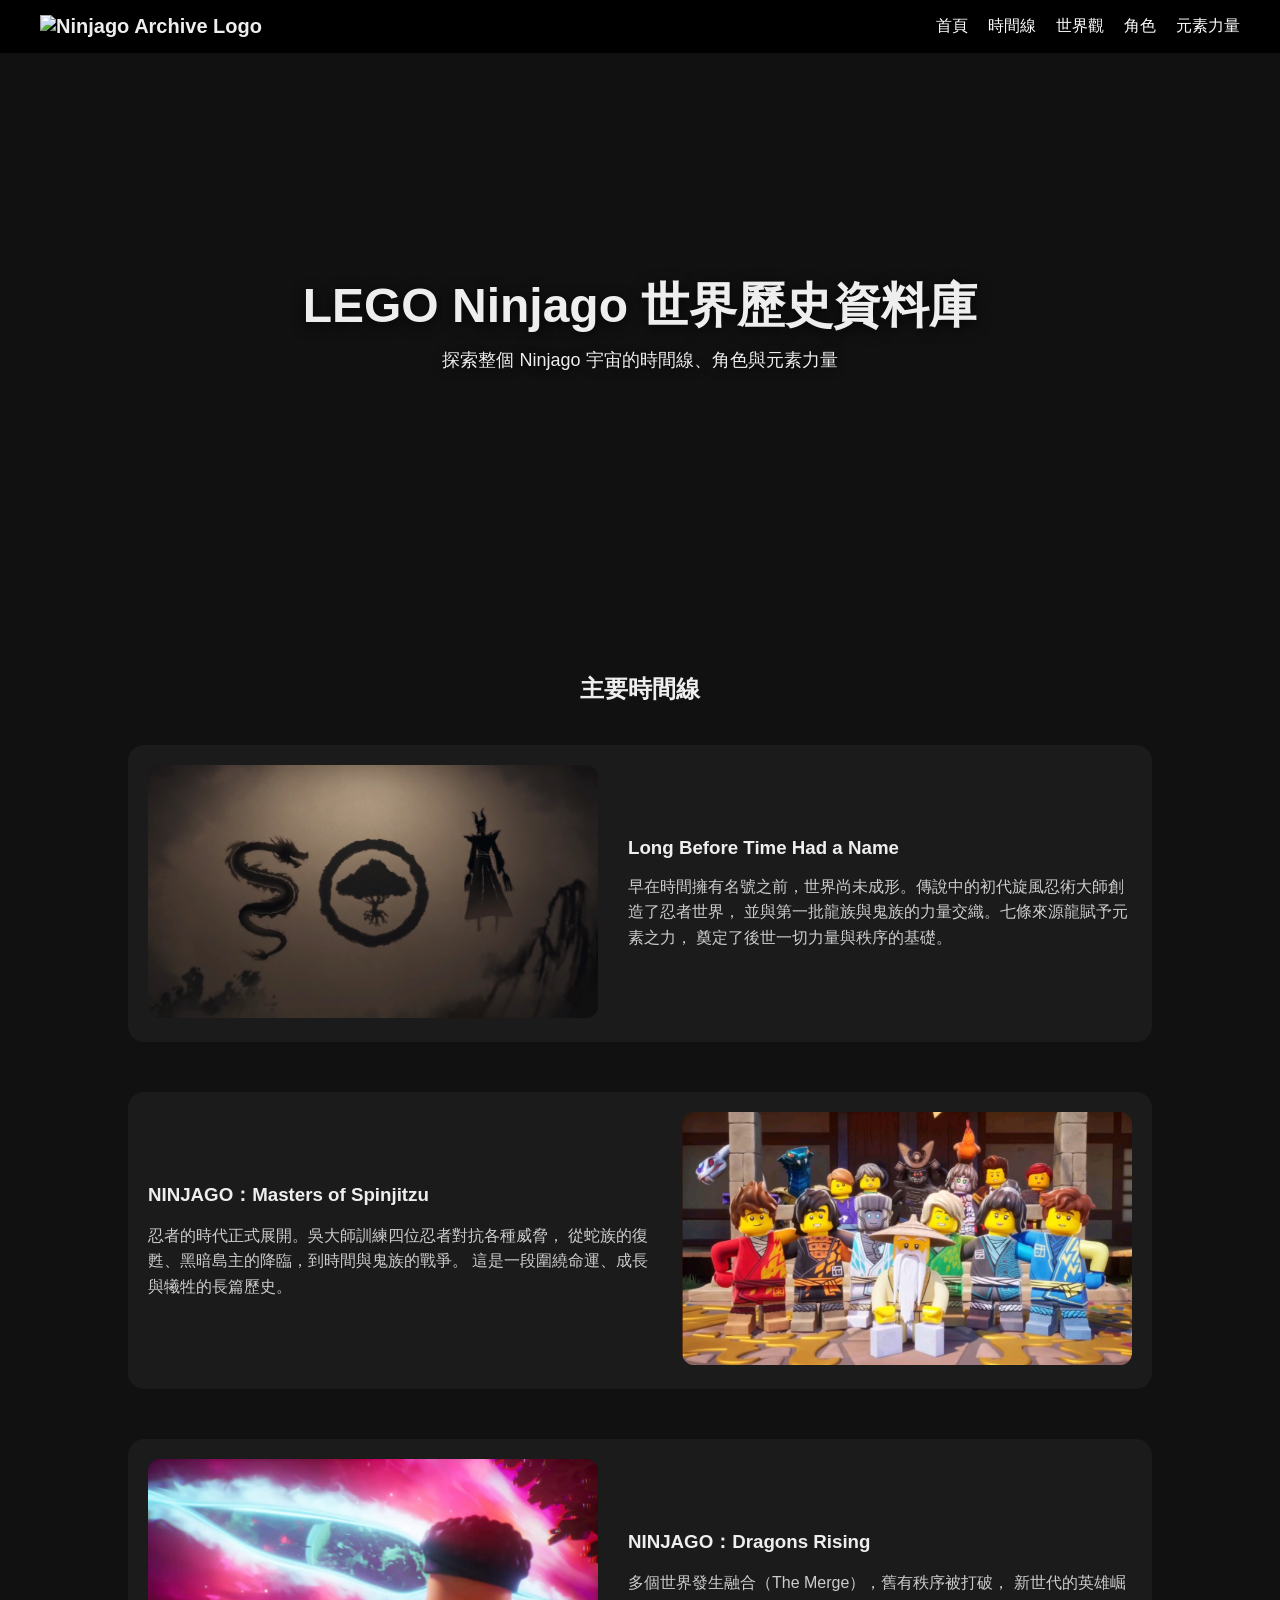
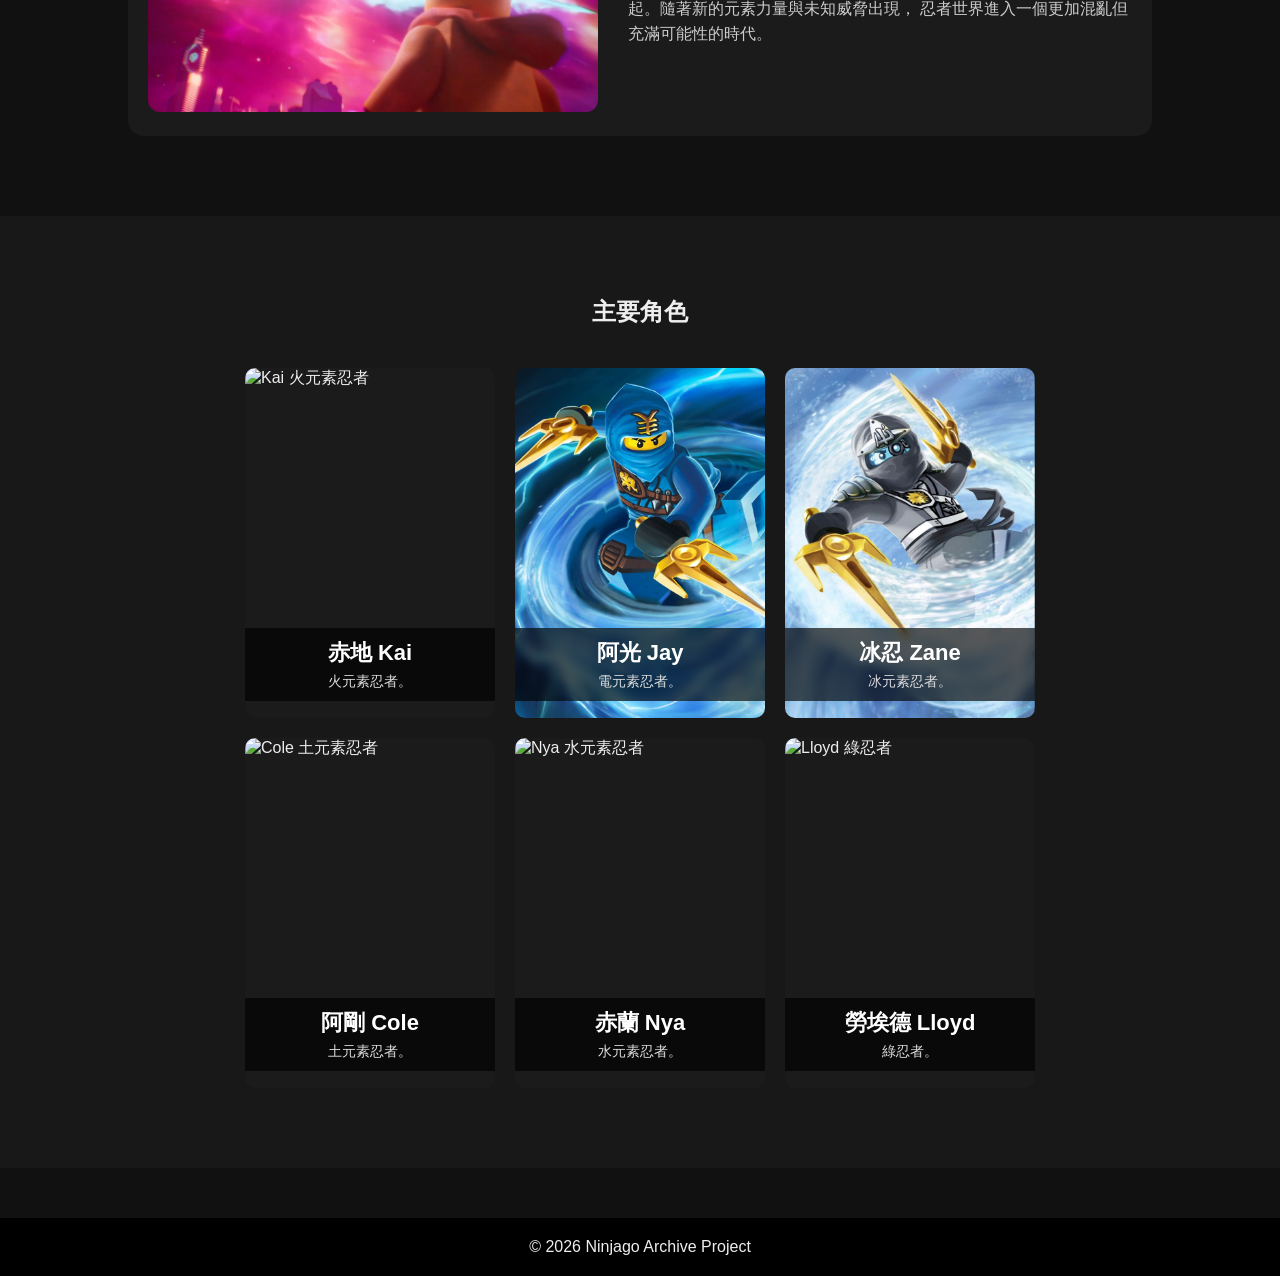
==== index.html @ 3c902666 "新增四個頁面" ====
<!DOCTYPE html>
<html lang="zh-Hant">
<head>
<meta charset="UTF-8">
<meta name="viewport" content="width=device-width, initial-scale=1.0">
<title>Ninjago History Archive</title>
<link rel="stylesheet" href="style.css">
</head>

<body>

<!-- Navbar -->
<header>
    <nav class="navbar">
        <div class="logo"><img src="img/lego-ninjago-logo.png" alt="Ninjago Archive Logo" height="80px"></div>
        <ul class="nav-links">
            <li><a href="index.html">首頁</a></li>
            <li><a href="timeline.html">時間線</a></li>
            <li><a href="world.html">世界觀</a></li>
            <li><a href="characters.html">角色</a></li>
            <li><a href="elements.html">元素力量</a></li>
        </ul>
    </nav>
</header>

<!-- Hero Section -->
<section class="hero">
    <h1>LEGO Ninjago 世界歷史資料庫</h1>
    <p>探索整個 Ninjago 宇宙的時間線、角色與元素力量</p>
</section>

<!-- Timeline Section -->
<section class="section">
    <h2>主要時間線</h2>

    <div class="era-overview">

        <!-- Era 1 -->
        <div class="era-block">
            <div class="era-image">
                <img src="img/era1.jpg" alt="Long Before Time Had a Name">
            </div>
            <div class="era-content">
                <h3>Long Before Time Had a Name</h3>
                <p>
                    早在時間擁有名號之前，世界尚未成形。傳說中的初代旋風忍術大師創造了忍者世界，
                    並與第一批龍族與鬼族的力量交織。七條來源龍賦予元素之力，
                    奠定了後世一切力量與秩序的基礎。
                </p>
            </div>
        </div>

        <!-- Era 2 -->
        <div class="era-block reverse">
            <div class="era-image">
                <img src="img/era2.jpg" alt="Masters of Spinjitzu">
            </div>
            <div class="era-content">
                <h3>NINJAGO：Masters of Spinjitzu</h3>
                <p>
                    忍者的時代正式展開。吳大師訓練四位忍者對抗各種威脅，
                    從蛇族的復甦、黑暗島主的降臨，到時間與鬼族的戰爭。
                    這是一段圍繞命運、成長與犧牲的長篇歷史。
                </p>
            </div>
        </div>

        <!-- Era 3 -->
        <div class="era-block">
            <div class="era-image">
                <img src="img/era3.jpg" alt="Dragons Rising">
            </div>
            <div class="era-content">
                <h3>NINJAGO：Dragons Rising</h3>
                <p>
                    多個世界發生融合（The Merge），舊有秩序被打破，
                    新世代的英雄崛起。隨著新的元素力量與未知威脅出現，
                    忍者世界進入一個更加混亂但充滿可能性的時代。
                </p>
            </div>
        </div>

    </div>
</section>

<!-- Characters Section -->
<section class="section dark">
    <h2>主要角色</h2>

    <div class="card-container">

        <div class="card character-card">
            <img src="img/kai.jpeg" alt="Kai 火元素忍者" class="card-bg-img kai-img">            
            <div class="card-content">
                <h3>赤地 Kai</h3>
                <p>火元素忍者。</p>
            </div>
        </div>

        <div class="card character-card">
            <img src="img/jay.jpeg" alt="Jay 電元素忍者" class="card-bg-img jay-img">
            <div class="card-content">
                <h3>阿光 Jay</h3>
                <p>電元素忍者。</p>
            </div>
        </div>

        <div class="card character-card">
            <img src="img/zane.jpeg" alt="Zane 冰元素忍者" class="card-bg-img zane-img">
            <div class="card-content">
                <h3>冰忍 Zane</h3>
                <p>冰元素忍者。</p>
            </div>
        </div>

        <div class="card character-card">
            <img src="img/cole.jpg" alt="Cole 土元素忍者" class="card-bg-img cole-img">
            <div class="card-content">
                <h3>阿剛 Cole</h3>
                <p>土元素忍者。</p>
            </div>
        </div>

        <div class="card character-card">
            <img src="img/nya.jpg" alt="Nya 水元素忍者" class="card-bg-img nya-img">
            <div class="card-content">
                <h3>赤蘭 Nya</h3>
                <p>水元素忍者。</p>
            </div>
        </div>

        <div class="card character-card">
            <img src="img/lloyd.jpg" alt="Lloyd 綠忍者" class="card-bg-img lloyd-img">
            <div class="card-content">
                <h3>勞埃德 Lloyd</h3>
                <p>綠忍者。</p>
            </div>
        </div>

    </div>
</section>

<!-- Footer -->
<footer>
    <p>© 2026 Ninjago Archive Project</p>
</footer>

</body>
</html>
---- style.css ----
*{
    margin:0;
    padding:0;
    box-sizing:border-box;
    font-family:Arial, Helvetica, sans-serif;
}

body{
    background:#111;
    color:#eee;
}

/* Navbar */

.navbar{
    display:flex;
    justify-content:space-between;
    align-items:center;
    padding:15px 40px;
    background:#000;
    position:sticky;
    top:0;
}

.logo{
    font-size:20px;
    font-weight:bold;
}

.nav-links{
    list-style:none;
    display:flex;
}

.nav-links li{
    margin-left:20px;
}

.nav-links a{
    text-decoration:none;
    color:white;
    transition:0.3s;
}

.nav-links a:hover{
    color:#e62429;
}

/* Hero */

.hero{
    position:relative;
    overflow:hidden;
    isolation:isolate;
    height:60vh;
    min-height:360px;
    display:flex;
    flex-direction:column;
    justify-content:center;
    align-items:center;
    text-align:center;
    background:#111;
}

.hero::before{
    content:"";
    position:absolute;
    inset:0;
    background-image:url("img/Ninjago-banner.png");  /* New bg */
    background-repeat:repeat-x;
    background-size:auto 100%;
    background-position:0 center;
    animation:hero-pan 60s linear infinite;     /* extended loop time */
    will-change:background-position;
    z-index:0;
}

.hero::after{
    content:"";
    position:absolute;
    inset:0;
    background:linear-gradient(to bottom, rgba(17, 17, 17, 0.45), rgba(17, 17, 17, 0.7));
    z-index:1;
}

.hero h1{
    position:relative;
    z-index:2;
    font-size:48px;
    margin-bottom:10px;
    text-shadow:0 3px 14px rgba(0, 0, 0, 0.8);
}

.hero p{
    position:relative;
    z-index:2;
    font-size:18px;
    text-shadow:0 2px 10px rgba(0, 0, 0, 0.75);
}

@keyframes hero-pan{
    from{
        background-position:0 center;
    }
    to{
        background-position:-5083px center;
    }
}

/* Sections */

.section{
    padding:80px 10%;
}

.section h2{
    text-align:center;
    margin-bottom:40px;
}

/* Cards */

.card-container{
    display:flex;
    gap:20px;
    flex-wrap:wrap;
    justify-content:center;
}

.card{
    background:#1b1b1b;
    padding:20px;
    width:250px;
    border-radius:10px;
    transition:0.3s;
}

.card:hover{
    transform:translateY(-5px);
    background:#242424;
}

/* Era Overview */

.era-overview{
    display:flex;
    flex-direction:column;
    gap:50px;
}

/* 主卡片 */
.era-block{
    display:flex;
    align-items:center;
    gap:30px;
    padding:20px;
    border-radius:16px;
    position:relative;
    overflow:hidden;

    background:#1b1b1b;
    transition:all 0.4s ease;
}

/* 左右反轉 */
.era-block.reverse{
    flex-direction:row-reverse;
}

/*  Hover 主效果 */
.era-block:hover{
    transform:translateY(-8px) scale(1.01);
    box-shadow:0 15px 40px rgba(0,0,0,0.6);
}

.era-block:hover::before{
    left:100%;
}

/*  圖片動畫 */
.era-image img{
    width:450px;
    border-radius:12px;
    transition:transform 0.4s ease, filter 0.4s ease;
}

.era-block:hover .era-image img{
    transform:scale(1.05);
    filter:brightness(1.1);
}

/*  文字微動畫 */
.era-content{
    flex:1;
    transition:transform 0.3s ease;
}

.era-block:hover .era-content{
    transform:translateX(5px);
}

.era-content h3{
    margin-bottom:15px;
    transition:color 0.3s;
}


/* 內文 */
.era-content p{
    color:#ccc;
    line-height:1.6;
}
/* Dark section */

.dark{
    background:#181818;
}

/* Footer */

footer{
    text-align:center;
    padding:20px;
    background:#000;
    margin-top:50px;
}

/*MODIFY FROM HERE*/
/* ==========================
   Character card backgrounds
   ========================== */

/* 卡片外框設定 */
.character-card {
    height: 350px; 
    padding: 0;         /* 移除原始 padding，改由內部元素控制 */
    position: relative; /* 圖片和文字框絕對定位 */
    overflow: hidden;   /* 把超出圓角的圖片切掉 */
}

/* Img positions fine-tune */

.kai-img {
    /* object-position: x(center) y(%) */
    object-position: center 10%; 
}

.jay-img {
    object-position: center 0%; 
}

.zane-img {
    object-position: center 5%; 
}

.cole-img {
    object-position: center 17%; 
}

.nya-img {
    object-position: center 20%; 
}

.lloyd-img {
    object-position: center; 
}

/* <img> 標籤變bg */
.card-bg-img {
    width: 100%;
    height: 100%;
    object-fit: cover;
    position: absolute;
    top: 0;
    left: 0;
    z-index: 0;         /* Img: Bottom */
}

/* 角色半透明文字框 */
.character-card .card-content {
    position: absolute;
    top: 260px;
    left: 0;
    width: 100%;
    z-index: 1;   /* Overlaid on top of the Img */
    
    /* 半透明黑底與毛玻璃效果 */
    background-color: rgba(0, 0, 0, 0.65);
    color: #ffffff;
    padding: 10px 16px;
    -webkit-backdrop-filter: blur(4px);
    backdrop-filter: blur(4px); 
}

/* 文字框內的標題與段落微調 */
.character-card .card-content h3 {
    margin: 0 0 5px 0;
    font-size: 22px;
    text-align: center;
}

.character-card .card-content p {
    margin: 0;
    font-size: 14px;
    text-align: center;
    color: #ddd;
}


.page-title{
    text-align:center;
    font-size:40px;
    margin:50px 0;
}

/* Timeline */
.timeline{
    position:relative;
    padding:100px 20px;
}

.timeline-line{
    position:absolute;
    left:50%;
    width:4px;
    height:100%;
    background:linear-gradient(to bottom,#00f0ff,#ff00c8);
}

.timeline-event{
    width:40%;
    background:#1b1b1b;
    padding:20px;
    margin:40px 0;
    border-radius:10px;
    opacity:0;
    transform:translateY(50px);
    transition:0.5s;
}

.timeline-event:nth-child(odd){
    margin-left:0;
}

.timeline-event:nth-child(even){
    margin-left:55%;
}

.timeline-event.show{
    opacity:1;
    transform:translateY(0);
}

/* World */
.world-grid{
    display:grid;
    grid-template-columns:repeat(auto-fit,minmax(250px,1fr));
    gap:20px;
}

.world-card{
    background:#222;
    padding:20px;
    border-radius:10px;
}

/* Elements */
.source-container{
    display:flex;
    flex-direction:column;
    gap:40px;
}

.source-block{
    background:#1b1b1b;
    padding:25px;
    border-radius:15px;
    transition:0.3s;
    position:relative;
    overflow:hidden;
}

.source-block:hover{
    transform:scale(1.02);
    box-shadow:0 0 30px rgba(0,255,255,0.2);
}

/* 標題 */
.source-block h2{
    margin-bottom:15px;
}

/* 元素排列 */
.element-list{
    display:flex;
    flex-wrap:wrap;
    gap:15px;
}

/* 元素卡 */
.element{
    padding:15px 25px;
    border-radius:10px;
    font-weight:bold;
    color:white;
    transition:0.3s;
}

.element:hover{
    transform:scale(1.1);
}

/* 顏色系統 */
.fire{background:#ff4d4d;}
.heat{background:#ff944d;}
.energy{background:#00e6e6;}
.lightning{background:#4da6ff;}
.ice{background:#99e6ff;}
.earth{background:#b38600;}
.quake{background:#806000;}
.water{background:#3399ff;}
.wind{background:#66ffcc;}
.creation{background:#cc66ff;}
.fusion{background:#ff66cc;}
.tech{background:#6666ff;}
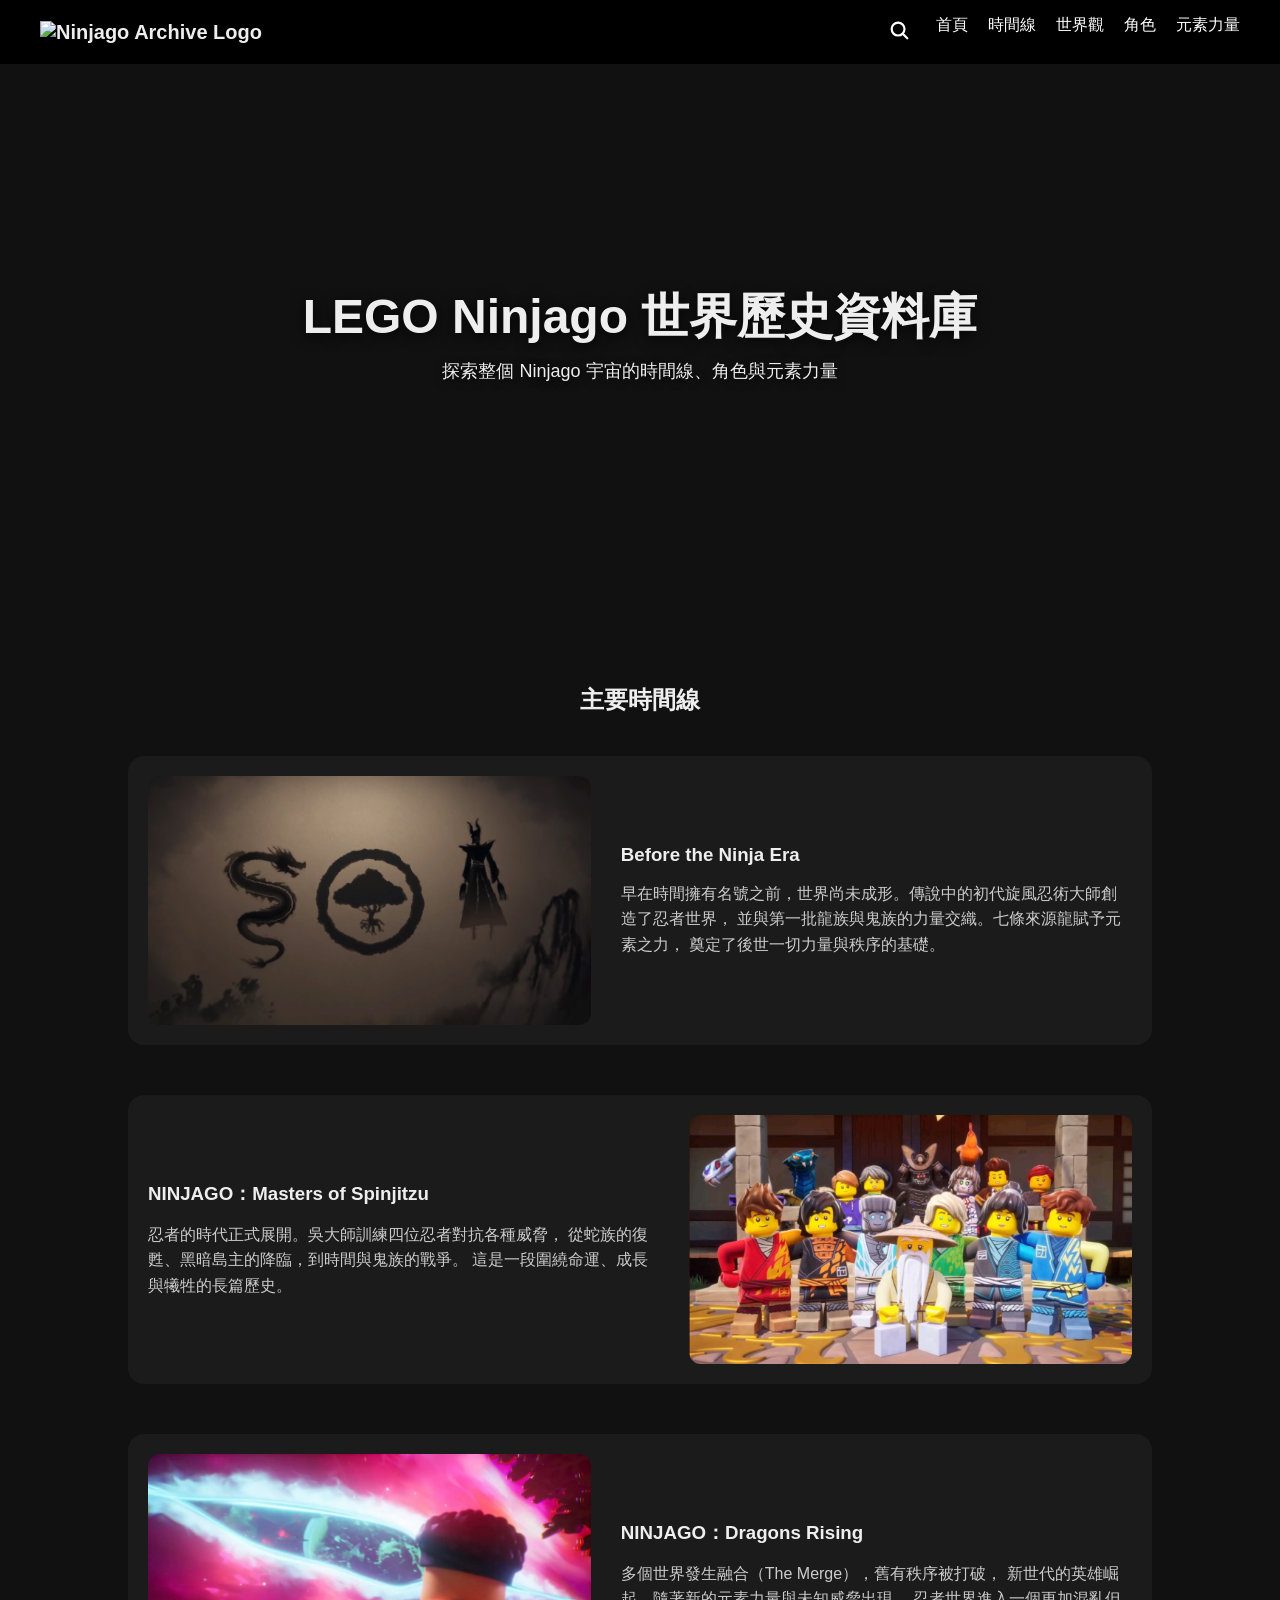
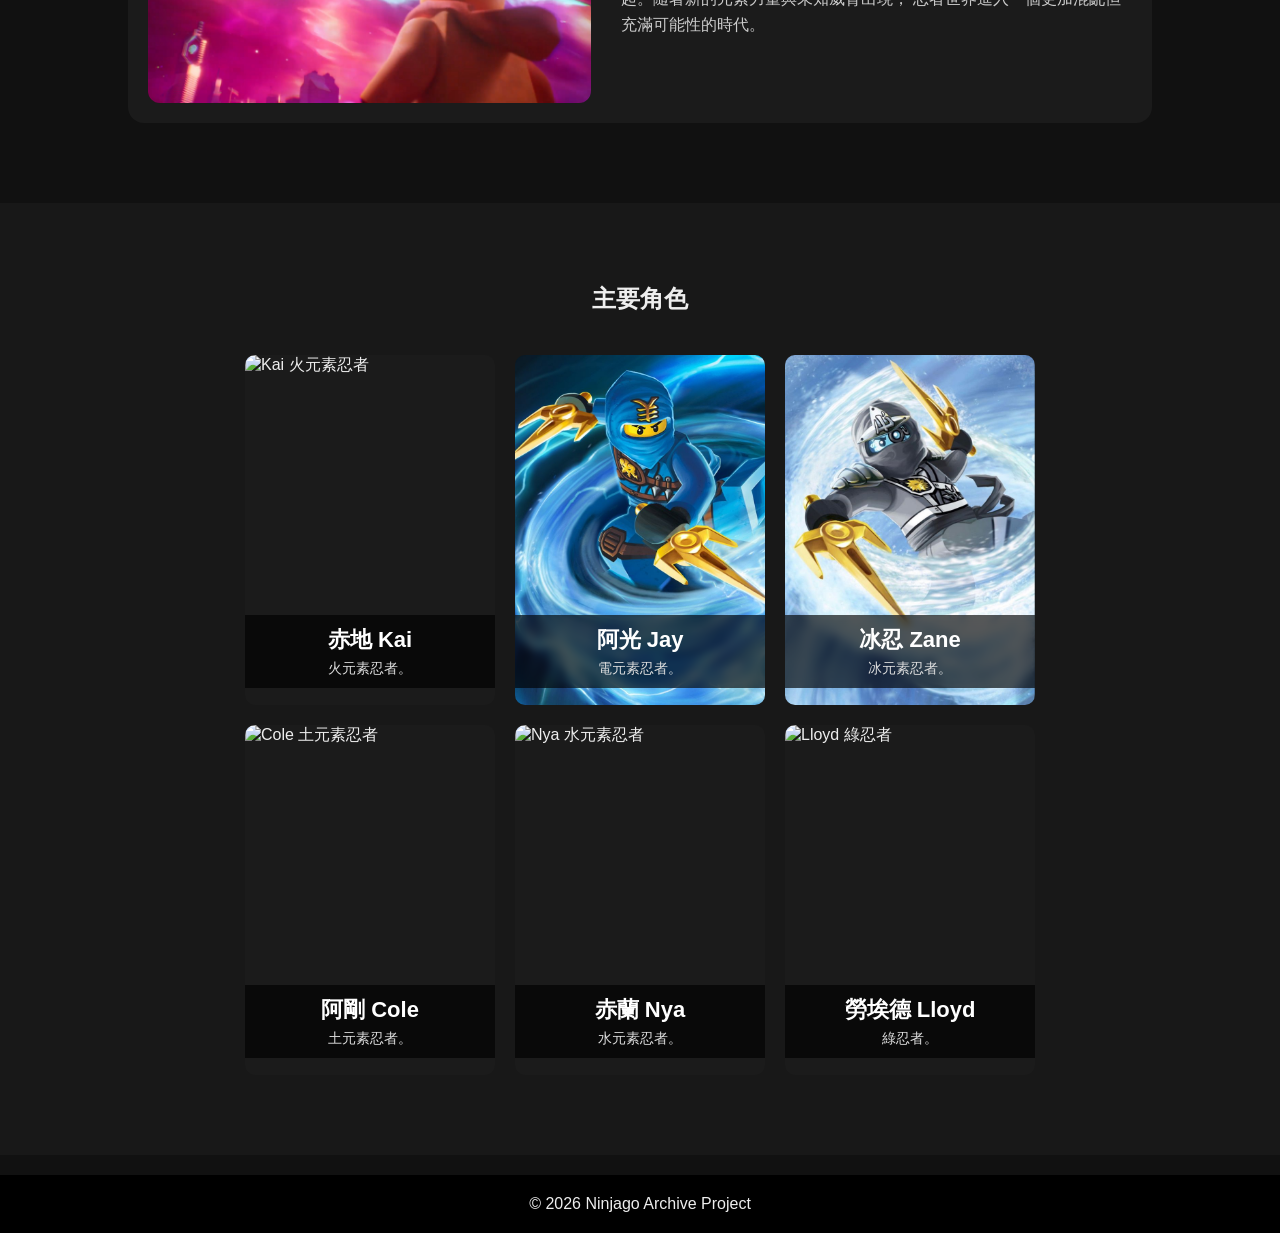
==== commit f663f740: "Search function at service!!!" ====
--- a/index.html
+++ b/index.html
@@ -1,149 +1,162 @@
 <!DOCTYPE html>
 <html lang="zh-Hant">
+
 <head>
-<meta charset="UTF-8">
-<meta name="viewport" content="width=device-width, initial-scale=1.0">
-<title>Ninjago History Archive</title>
-<link rel="stylesheet" href="style.css">
+    <meta charset="UTF-8">
+    <meta name="viewport" content="width=device-width, initial-scale=1.0">
+    <title>Ninjago History Archive</title>
+    <link rel="stylesheet" href="style.css">
+    <link rel="stylesheet" href="css/search.css">
 </head>
 
 <body>
 
-<!-- Navbar -->
-<header>
-    <nav class="navbar">
-        <div class="logo"><img src="img/lego-ninjago-logo.png" alt="Ninjago Archive Logo" height="80px"></div>
-        <ul class="nav-links">
-            <li><a href="index.html">首頁</a></li>
-            <li><a href="timeline.html">時間線</a></li>
-            <li><a href="world.html">世界觀</a></li>
-            <li><a href="characters.html">角色</a></li>
-            <li><a href="elements.html">元素力量</a></li>
-        </ul>
-    </nav>
-</header>
+    <!-- Navbar -->
+    <header>
+        <nav class="navbar">
+            <div class="logo"><img src="img/lego-ninjago-logo.png" alt="Ninjago Archive Logo" height="80px"></div>
+            <ul class="nav-links">
+                <!-- Global search toggle (magnifying glass) — first item in nav -->
+                <li class="search-wrapper">
+                    <button class="search-toggle" type="button" aria-label="搜尋">
+                        <svg viewBox="0 0 24 24"><circle cx="11" cy="11" r="7"/><line x1="16.65" y1="16.65" x2="21" y2="21"/></svg>
+                    </button>
+                    <div class="search-input-wrap">
+                        <input class="search-input" type="text" placeholder="搜尋角色、事件、集數…" aria-label="搜尋關鍵字">
+                    </div>
+                </li>
+                <li><a href="index.html">首頁</a></li>
+                <li><a href="src/timeline.html">時間線</a></li>
+                <li><a href="src/world.html">世界觀</a></li>
+                <li><a href="/characters/">角色</a></li>
+                <li><a href="src/elements.html">元素力量</a></li>
+            </ul>
+        </nav>
+    </header>
 
-<!-- Hero Section -->
-<section class="hero">
-    <h1>LEGO Ninjago 世界歷史資料庫</h1>
-    <p>探索整個 Ninjago 宇宙的時間線、角色與元素力量</p>
-</section>
+    <!-- Hero Section -->
+    <section class="hero">
+        <h1>LEGO Ninjago 世界歷史資料庫</h1>
+        <p>探索整個 Ninjago 宇宙的時間線、角色與元素力量</p>
+    </section>
 
-<!-- Timeline Section -->
-<section class="section">
-    <h2>主要時間線</h2>
+    <!-- Timeline Section -->
+    <section class="section">
+        <h2>主要時間線</h2>
 
-    <div class="era-overview">
+        <div class="era-overview">
 
-        <!-- Era 1 -->
-        <div class="era-block">
-            <div class="era-image">
-                <img src="img/era1.jpg" alt="Long Before Time Had a Name">
+            <!-- Era 1 -->
+            <div class="era-block">
+                <div class="era-image">
+                    <img src="img/era1.jpg" alt="Long Before Time Had a Name">
+                </div>
+                <div class="era-content">
+                    <h3>Before the Ninja Era</h3>
+                    <p>
+                        早在時間擁有名號之前，世界尚未成形。傳說中的初代旋風忍術大師創造了忍者世界，
+                        並與第一批龍族與鬼族的力量交織。七條來源龍賦予元素之力，
+                        奠定了後世一切力量與秩序的基礎。
+                    </p>
+                </div>
             </div>
-            <div class="era-content">
-                <h3>Long Before Time Had a Name</h3>
-                <p>
-                    早在時間擁有名號之前，世界尚未成形。傳說中的初代旋風忍術大師創造了忍者世界，
-                    並與第一批龍族與鬼族的力量交織。七條來源龍賦予元素之力，
-                    奠定了後世一切力量與秩序的基礎。
-                </p>
+
+            <!-- Era 2 -->
+            <div class="era-block reverse">
+                <div class="era-image">
+                    <img src="img/era2.jpg" alt="Masters of Spinjitzu">
+                </div>
+                <div class="era-content">
+                    <h3>NINJAGO：Masters of Spinjitzu</h3>
+                    <p>
+                        忍者的時代正式展開。吳大師訓練四位忍者對抗各種威脅，
+                        從蛇族的復甦、黑暗島主的降臨，到時間與鬼族的戰爭。
+                        這是一段圍繞命運、成長與犧牲的長篇歷史。
+                    </p>
+                </div>
             </div>
+
+            <!-- Era 3 -->
+            <div class="era-block">
+                <div class="era-image">
+                    <img src="img/era3.jpg" alt="Dragons Rising">
+                </div>
+                <div class="era-content">
+                    <h3>NINJAGO：Dragons Rising</h3>
+                    <p>
+                        多個世界發生融合（The Merge），舊有秩序被打破，
+                        新世代的英雄崛起。隨著新的元素力量與未知威脅出現，
+                        忍者世界進入一個更加混亂但充滿可能性的時代。
+                    </p>
+                </div>
+            </div>
+
         </div>
+    </section>
 
-        <!-- Era 2 -->
-        <div class="era-block reverse">
-            <div class="era-image">
-                <img src="img/era2.jpg" alt="Masters of Spinjitzu">
+    <!-- Characters Section -->
+    <section class="section dark">
+        <h2>主要角色</h2>
+
+        <div class="card-container">
+
+            <div class="card character-card">
+                <img src="img/kai.jpeg" alt="Kai 火元素忍者" class="card-bg-img kai-img">
+                <div class="card-content">
+                    <h3>赤地 Kai</h3>
+                    <p>火元素忍者。</p>
+                </div>
             </div>
-            <div class="era-content">
-                <h3>NINJAGO：Masters of Spinjitzu</h3>
-                <p>
-                    忍者的時代正式展開。吳大師訓練四位忍者對抗各種威脅，
-                    從蛇族的復甦、黑暗島主的降臨，到時間與鬼族的戰爭。
-                    這是一段圍繞命運、成長與犧牲的長篇歷史。
-                </p>
+
+            <div class="card character-card">
+                <img src="img/jay.jpeg" alt="Jay 電元素忍者" class="card-bg-img jay-img">
+                <div class="card-content">
+                    <h3>阿光 Jay</h3>
+                    <p>電元素忍者。</p>
+                </div>
             </div>
+
+            <div class="card character-card">
+                <img src="img/zane.jpeg" alt="Zane 冰元素忍者" class="card-bg-img zane-img">
+                <div class="card-content">
+                    <h3>冰忍 Zane</h3>
+                    <p>冰元素忍者。</p>
+                </div>
+            </div>
+
+            <div class="card character-card">
+                <img src="img/cole.jpg" alt="Cole 土元素忍者" class="card-bg-img cole-img">
+                <div class="card-content">
+                    <h3>阿剛 Cole</h3>
+                    <p>土元素忍者。</p>
+                </div>
+            </div>
+
+            <div class="card character-card">
+                <img src="img/nya.jpg" alt="Nya 水元素忍者" class="card-bg-img nya-img">
+                <div class="card-content">
+                    <h3>赤蘭 Nya</h3>
+                    <p>水元素忍者。</p>
+                </div>
+            </div>
+
+            <div class="card character-card">
+                <img src="img/lloyd.jpg" alt="Lloyd 綠忍者" class="card-bg-img lloyd-img">
+                <div class="card-content">
+                    <h3>勞埃德 Lloyd</h3>
+                    <p>綠忍者。</p>
+                </div>
+            </div>
+
         </div>
+    </section>
 
-        <!-- Era 3 -->
-        <div class="era-block">
-            <div class="era-image">
-                <img src="img/era3.jpg" alt="Dragons Rising">
-            </div>
-            <div class="era-content">
-                <h3>NINJAGO：Dragons Rising</h3>
-                <p>
-                    多個世界發生融合（The Merge），舊有秩序被打破，
-                    新世代的英雄崛起。隨著新的元素力量與未知威脅出現，
-                    忍者世界進入一個更加混亂但充滿可能性的時代。
-                </p>
-            </div>
-        </div>
+    <!-- Footer -->
+    <footer>
+        <p>© 2026 Ninjago Archive Project</p>
+    </footer>
 
-    </div>
-</section>
+<script src="action/search.js"></script>
+</body>
 
-<!-- Characters Section -->
-<section class="section dark">
-    <h2>主要角色</h2>
-
-    <div class="card-container">
-
-        <div class="card character-card">
-            <img src="img/kai.jpeg" alt="Kai 火元素忍者" class="card-bg-img kai-img">            
-            <div class="card-content">
-                <h3>赤地 Kai</h3>
-                <p>火元素忍者。</p>
-            </div>
-        </div>
-
-        <div class="card character-card">
-            <img src="img/jay.jpeg" alt="Jay 電元素忍者" class="card-bg-img jay-img">
-            <div class="card-content">
-                <h3>阿光 Jay</h3>
-                <p>電元素忍者。</p>
-            </div>
-        </div>
-
-        <div class="card character-card">
-            <img src="img/zane.jpeg" alt="Zane 冰元素忍者" class="card-bg-img zane-img">
-            <div class="card-content">
-                <h3>冰忍 Zane</h3>
-                <p>冰元素忍者。</p>
-            </div>
-        </div>
-
-        <div class="card character-card">
-            <img src="img/cole.jpg" alt="Cole 土元素忍者" class="card-bg-img cole-img">
-            <div class="card-content">
-                <h3>阿剛 Cole</h3>
-                <p>土元素忍者。</p>
-            </div>
-        </div>
-
-        <div class="card character-card">
-            <img src="img/nya.jpg" alt="Nya 水元素忍者" class="card-bg-img nya-img">
-            <div class="card-content">
-                <h3>赤蘭 Nya</h3>
-                <p>水元素忍者。</p>
-            </div>
-        </div>
-
-        <div class="card character-card">
-            <img src="img/lloyd.jpg" alt="Lloyd 綠忍者" class="card-bg-img lloyd-img">
-            <div class="card-content">
-                <h3>勞埃德 Lloyd</h3>
-                <p>綠忍者。</p>
-            </div>
-        </div>
-
-    </div>
-</section>
-
-<!-- Footer -->
-<footer>
-    <p>© 2026 Ninjago Archive Project</p>
-</footer>
-
-</body>
-</html>+</html>
--- a/style.css
+++ b/style.css
@@ -1,425 +1,721 @@
-*{
-    margin:0;
-    padding:0;
-    box-sizing:border-box;
-    font-family:Arial, Helvetica, sans-serif;
-}
-
-body{
-    background:#111;
-    color:#eee;
-}
-
-/* Navbar */
-
-.navbar{
-    display:flex;
-    justify-content:space-between;
-    align-items:center;
-    padding:15px 40px;
-    background:#000;
-    position:sticky;
-    top:0;
-}
-
-.logo{
-    font-size:20px;
-    font-weight:bold;
-}
-
-.nav-links{
-    list-style:none;
-    display:flex;
-}
-
-.nav-links li{
-    margin-left:20px;
-}
-
-.nav-links a{
-    text-decoration:none;
-    color:white;
-    transition:0.3s;
-}
-
-.nav-links a:hover{
-    color:#e62429;
-}
-
-/* Hero */
-
-.hero{
-    position:relative;
-    overflow:hidden;
-    isolation:isolate;
-    height:60vh;
-    min-height:360px;
-    display:flex;
-    flex-direction:column;
-    justify-content:center;
-    align-items:center;
-    text-align:center;
-    background:#111;
-}
-
-.hero::before{
-    content:"";
-    position:absolute;
-    inset:0;
-    background-image:url("img/Ninjago-banner.png");  /* New bg */
-    background-repeat:repeat-x;
-    background-size:auto 100%;
-    background-position:0 center;
-    animation:hero-pan 60s linear infinite;     /* extended loop time */
-    will-change:background-position;
-    z-index:0;
-}
-
-.hero::after{
-    content:"";
-    position:absolute;
-    inset:0;
-    background:linear-gradient(to bottom, rgba(17, 17, 17, 0.45), rgba(17, 17, 17, 0.7));
-    z-index:1;
-}
-
-.hero h1{
-    position:relative;
-    z-index:2;
-    font-size:48px;
-    margin-bottom:10px;
-    text-shadow:0 3px 14px rgba(0, 0, 0, 0.8);
-}
-
-.hero p{
-    position:relative;
-    z-index:2;
-    font-size:18px;
-    text-shadow:0 2px 10px rgba(0, 0, 0, 0.75);
-}
-
-@keyframes hero-pan{
-    from{
-        background-position:0 center;
-    }
-    to{
-        background-position:-5083px center;
-    }
-}
-
-/* Sections */
-
-.section{
-    padding:80px 10%;
-}
-
-.section h2{
-    text-align:center;
-    margin-bottom:40px;
-}
-
-/* Cards */
-
-.card-container{
-    display:flex;
-    gap:20px;
-    flex-wrap:wrap;
-    justify-content:center;
-}
-
-.card{
-    background:#1b1b1b;
-    padding:20px;
-    width:250px;
-    border-radius:10px;
-    transition:0.3s;
-}
-
-.card:hover{
-    transform:translateY(-5px);
-    background:#242424;
-}
-
-/* Era Overview */
-
-.era-overview{
-    display:flex;
-    flex-direction:column;
-    gap:50px;
-}
-
-/* 主卡片 */
-.era-block{
-    display:flex;
-    align-items:center;
-    gap:30px;
-    padding:20px;
-    border-radius:16px;
-    position:relative;
-    overflow:hidden;
-
-    background:#1b1b1b;
-    transition:all 0.4s ease;
-}
-
-/* 左右反轉 */
-.era-block.reverse{
-    flex-direction:row-reverse;
-}
-
-/*  Hover 主效果 */
-.era-block:hover{
-    transform:translateY(-8px) scale(1.01);
-    box-shadow:0 15px 40px rgba(0,0,0,0.6);
-}
-
-.era-block:hover::before{
-    left:100%;
-}
-
-/*  圖片動畫 */
-.era-image img{
-    width:450px;
-    border-radius:12px;
-    transition:transform 0.4s ease, filter 0.4s ease;
-}
-
-.era-block:hover .era-image img{
-    transform:scale(1.05);
-    filter:brightness(1.1);
-}
-
-/*  文字微動畫 */
-.era-content{
-    flex:1;
-    transition:transform 0.3s ease;
-}
-
-.era-block:hover .era-content{
-    transform:translateX(5px);
-}
-
-.era-content h3{
-    margin-bottom:15px;
-    transition:color 0.3s;
-}
-
-
-/* 內文 */
-.era-content p{
-    color:#ccc;
-    line-height:1.6;
-}
-/* Dark section */
-
-.dark{
-    background:#181818;
-}
-
-/* Footer */
-
-footer{
-    text-align:center;
-    padding:20px;
-    background:#000;
-    margin-top:50px;
-}
-
-/*MODIFY FROM HERE*/
-/* ==========================
-   Character card backgrounds
-   ========================== */
-
-/* 卡片外框設定 */
-.character-card {
-    height: 350px; 
-    padding: 0;         /* 移除原始 padding，改由內部元素控制 */
-    position: relative; /* 圖片和文字框絕對定位 */
-    overflow: hidden;   /* 把超出圓角的圖片切掉 */
-}
-
-/* Img positions fine-tune */
-
-.kai-img {
-    /* object-position: x(center) y(%) */
-    object-position: center 10%; 
-}
-
-.jay-img {
-    object-position: center 0%; 
-}
-
-.zane-img {
-    object-position: center 5%; 
-}
-
-.cole-img {
-    object-position: center 17%; 
-}
-
-.nya-img {
-    object-position: center 20%; 
-}
-
-.lloyd-img {
-    object-position: center; 
-}
-
-/* <img> 標籤變bg */
-.card-bg-img {
-    width: 100%;
-    height: 100%;
-    object-fit: cover;
-    position: absolute;
-    top: 0;
-    left: 0;
-    z-index: 0;         /* Img: Bottom */
-}
-
-/* 角色半透明文字框 */
-.character-card .card-content {
-    position: absolute;
-    top: 260px;
-    left: 0;
-    width: 100%;
-    z-index: 1;   /* Overlaid on top of the Img */
-    
-    /* 半透明黑底與毛玻璃效果 */
-    background-color: rgba(0, 0, 0, 0.65);
-    color: #ffffff;
-    padding: 10px 16px;
-    -webkit-backdrop-filter: blur(4px);
-    backdrop-filter: blur(4px); 
-}
-
-/* 文字框內的標題與段落微調 */
-.character-card .card-content h3 {
-    margin: 0 0 5px 0;
-    font-size: 22px;
-    text-align: center;
-}
-
-.character-card .card-content p {
-    margin: 0;
-    font-size: 14px;
-    text-align: center;
-    color: #ddd;
-}
-
-
-.page-title{
-    text-align:center;
-    font-size:40px;
-    margin:50px 0;
-}
-
-/* Timeline */
-.timeline{
-    position:relative;
-    padding:100px 20px;
-}
-
-.timeline-line{
-    position:absolute;
-    left:50%;
-    width:4px;
-    height:100%;
-    background:linear-gradient(to bottom,#00f0ff,#ff00c8);
-}
-
-.timeline-event{
-    width:40%;
-    background:#1b1b1b;
-    padding:20px;
-    margin:40px 0;
-    border-radius:10px;
-    opacity:0;
-    transform:translateY(50px);
-    transition:0.5s;
-}
-
-.timeline-event:nth-child(odd){
-    margin-left:0;
-}
-
-.timeline-event:nth-child(even){
-    margin-left:55%;
-}
-
-.timeline-event.show{
-    opacity:1;
-    transform:translateY(0);
-}
-
-/* World */
-.world-grid{
-    display:grid;
-    grid-template-columns:repeat(auto-fit,minmax(250px,1fr));
-    gap:20px;
-}
-
-.world-card{
-    background:#222;
-    padding:20px;
-    border-radius:10px;
-}
-
-/* Elements */
-.source-container{
-    display:flex;
-    flex-direction:column;
-    gap:40px;
-}
-
-.source-block{
-    background:#1b1b1b;
-    padding:25px;
-    border-radius:15px;
-    transition:0.3s;
-    position:relative;
-    overflow:hidden;
-}
-
-.source-block:hover{
-    transform:scale(1.02);
-    box-shadow:0 0 30px rgba(0,255,255,0.2);
-}
-
-/* 標題 */
-.source-block h2{
-    margin-bottom:15px;
-}
-
-/* 元素排列 */
-.element-list{
-    display:flex;
-    flex-wrap:wrap;
-    gap:15px;
-}
-
-/* 元素卡 */
-.element{
-    padding:15px 25px;
-    border-radius:10px;
-    font-weight:bold;
-    color:white;
-    transition:0.3s;
-}
-
-.element:hover{
-    transform:scale(1.1);
-}
-
-/* 顏色系統 */
-.fire{background:#ff4d4d;}
-.heat{background:#ff944d;}
-.energy{background:#00e6e6;}
-.lightning{background:#4da6ff;}
-.ice{background:#99e6ff;}
-.earth{background:#b38600;}
-.quake{background:#806000;}
-.water{background:#3399ff;}
-.wind{background:#66ffcc;}
-.creation{background:#cc66ff;}
-.fusion{background:#ff66cc;}
-.tech{background:#6666ff;}+* {
+    margin: 0;
+    padding: 0;
+    box-sizing: border-box;
+    font-family: Arial, Helvetica, sans-serif;
+}
+
+body {
+    background: #111;
+    color: #eee;
+}
+
+/* Navbar */
+
+/* Navbar holds: logo, nav-links (search is first item inside nav-links) */
+.navbar {
+    display: flex;
+    justify-content: space-between;
+    align-items: center;
+    padding: 15px 40px;
+    background: #000;
+    position: sticky;
+    top: 0;
+    z-index: 1000;
+}
+
+.logo {
+    font-size: 20px;
+    font-weight: bold;
+}
+
+.nav-links {
+    list-style: none;
+    display: flex;
+}
+
+.nav-links li {
+    margin-left: 20px;
+}
+
+.nav-links a {
+    text-decoration: none;
+    color: white;
+    transition: 0.3s;
+}
+
+.nav-links a:hover {
+    color: #e62429;
+}
+
+/* Hero */
+
+.hero {
+    position: relative;
+    overflow: hidden;
+    isolation: isolate;
+    height: 60vh;
+    min-height: 360px;
+    display: flex;
+    flex-direction: column;
+    justify-content: center;
+    align-items: center;
+    text-align: center;
+    background: #111;
+}
+
+.hero::before {
+    content: "";
+    position: absolute;
+    inset: 0;
+    background-image: url("img/Ninjago-banner.png");
+    /* New bg */
+    background-repeat: repeat-x;
+    background-size: auto 100%;
+    background-position: 0 center;
+    animation: hero-pan 60s linear infinite;
+    /* extended loop time */
+    will-change: background-position;
+    z-index: 0;
+}
+
+.hero::after {
+    content: "";
+    position: absolute;
+    inset: 0;
+    background: linear-gradient(to bottom, rgba(17, 17, 17, 0.45), rgba(17, 17, 17, 0.7));
+    z-index: 1;
+}
+
+.hero h1 {
+    position: relative;
+    z-index: 2;
+    font-size: 48px;
+    margin-bottom: 10px;
+    text-shadow: 0 3px 14px rgba(0, 0, 0, 0.8);
+}
+
+.hero p {
+    position: relative;
+    z-index: 2;
+    font-size: 18px;
+    text-shadow: 0 2px 10px rgba(0, 0, 0, 0.75);
+}
+
+@keyframes hero-pan {
+    from {
+        background-position: 0 center;
+    }
+
+    to {
+        background-position: -5083px center;
+    }
+}
+
+/* Sections */
+
+.section {
+    padding: 80px 10%;
+}
+
+.section h2 {
+    text-align: center;
+    margin-bottom: 40px;
+}
+
+/* Cards */
+
+.card-container {
+    display: flex;
+    gap: 20px;
+    flex-wrap: wrap;
+    justify-content: center;
+}
+
+.card {
+    background: #1b1b1b;
+    padding: 20px;
+    width: 250px;
+    border-radius: 10px;
+    transition: 0.3s;
+}
+
+.card:hover {
+    transform: translateY(-5px);
+    background: #242424;
+}
+
+/* Era Overview */
+
+.era-overview {
+    display: flex;
+    flex-direction: column;
+    gap: 50px;
+}
+
+/* 主卡片 */
+.era-block {
+    display: flex;
+    align-items: center;
+    gap: 30px;
+    padding: 20px;
+    border-radius: 16px;
+    position: relative;
+    overflow: hidden;
+
+    background: #1b1b1b;
+    transition: all 0.4s ease;
+}
+
+.era-image {
+    flex: 0 0 min(45%, 460px);
+}
+
+/* 左右反轉 */
+.era-block.reverse {
+    flex-direction: row-reverse;
+}
+
+/*  Hover 主效果 */
+.era-block:hover {
+    transform: translateY(-8px) scale(1.01);
+    box-shadow: 0 15px 40px rgba(0, 0, 0, 0.6);
+}
+
+.era-block:hover::before {
+    left: 100%;
+}
+
+/*  圖片動畫 */
+.era-image img {
+    display: block;
+    width: 100%;
+    max-width: 100%;
+    height: auto;
+    border-radius: 12px;
+    transition: transform 0.4s ease, filter 0.4s ease;
+}
+
+.era-block:hover .era-image img {
+    transform: scale(1.05);
+    filter: brightness(1.1);
+}
+
+/*  文字微動畫 */
+.era-content {
+    flex: 1;
+    min-width: 0;
+    transition: transform 0.3s ease;
+}
+
+.era-block:hover .era-content {
+    transform: translateX(5px);
+}
+
+.era-content h3 {
+    margin-bottom: 15px;
+    transition: color 0.3s;
+}
+
+
+/* 內文 */
+.era-content p {
+    color: #ccc;
+    line-height: 1.6;
+    word-break: break-word;
+}
+
+@media (max-width: 900px) {
+
+    .era-block,
+    .era-block.reverse {
+        flex-direction: column;
+        align-items: stretch;
+        gap: 16px;
+        padding: 14px;
+    }
+
+    .era-image {
+        width: 100%;
+        flex: 0 0 auto;
+    }
+
+    .era-image img {
+        width: 100%;
+        max-width: 100%;
+        height: 200px;
+        object-fit: cover;
+        border-radius: 10px;
+    }
+
+    .era-content h3 {
+        margin-bottom: 10px;
+        font-size: 22px;
+    }
+
+    .era-content p {
+        font-size: 15px;
+        line-height: 1.7;
+    }
+}
+
+/* Dark section */
+
+.dark {
+    background: #181818;
+}
+
+/* Footer */
+
+footer {
+    text-align: center;
+    padding: 20px;
+    background: #000;
+    margin-top: 50px;
+}
+
+/*MODIFY FROM HERE*/
+/* ==========================
+   Character card backgrounds
+   ========================== */
+
+/* 卡片外框設定 */
+.character-card {
+    height: 350px;
+    padding: 0;
+    /* 移除原始 padding，改由內部元素控制 */
+    position: relative;
+    /* 圖片和文字框絕對定位 */
+    overflow: hidden;
+    /* 把超出圓角的圖片切掉 */
+}
+
+/* Hover effect */
+.character-card:hover {
+    transform: translateY(-6px);
+    box-shadow: 0 12px 35px rgba(0, 0, 0, 0.5);
+}
+
+.character-card:hover::before {
+    left: 100%;
+}
+
+/* Img animation */
+.character-card img {
+    width: 100%;
+    height: 100%;
+    object-fit: cover;
+    /* 圖片覆蓋整個卡片區域 */
+    transition: transform 0.4s ease, filter 0.4s ease;
+}
+
+.character-card:hover img {
+    transform: scale(1.08);
+    filter: brightness(1.15);
+}
+
+/* Img positions fine-tune */
+
+.kai-img {
+    /* object-position: x(center) y(%) */
+    object-position: center 10%;
+}
+
+.jay-img {
+    object-position: center 0%;
+}
+
+.zane-img {
+    object-position: center 5%;
+}
+
+.cole-img {
+    object-position: center 17%;
+}
+
+.nya-img {
+    object-position: center 20%;
+}
+
+.lloyd-img {
+    object-position: center 40%;
+}
+
+/* <img> 標籤變bg */
+.card-bg-img {
+    width: 100%;
+    height: 100%;
+    object-fit: cover;
+    position: absolute;
+    top: 0;
+    left: 0;
+    z-index: 0;
+    /* Img: Bottom */
+}
+
+/* 角色半透明文字框 */
+.character-card .card-content {
+    position: absolute;
+    top: 260px;
+    left: 0;
+    width: 100%;
+    z-index: 1;
+    /* Overlaid on top of the Img */
+
+    /* 半透明黑底與毛玻璃效果 */
+    background-color: rgba(0, 0, 0, 0.65);
+    color: #ffffff;
+    padding: 10px 16px;
+    -webkit-backdrop-filter: blur(4px);
+    backdrop-filter: blur(4px);
+}
+
+/* 文字框微動畫 */
+.character-card .card-content {
+    transition: background-color 0.3s ease, color 0.3s ease;
+}
+
+.character-card:hover .card-content {
+    font-weight: bolder, lighter;
+    color: #ff4d4d;
+}
+
+/* 文字框內的標題與段落微調 */
+.character-card .card-content h3 {
+    margin: 0 0 5px 0;
+    font-size: 22px;
+    text-align: center;
+}
+
+.character-card .card-content p {
+    margin: 0;
+    font-size: 14px;
+    text-align: center;
+    color: #ddd;
+}
+
+
+.page-title {
+    text-align: center;
+    font-size: 40px;
+    margin: 50px 0;
+}
+
+.character-grid {
+    display: grid;
+    grid-template-columns: repeat(auto-fit, minmax(300px, 1fr));
+    gap: 24px;
+}
+
+.character-profile {
+    background: #1b1b1b;
+    border: 1px solid #2b2b2b;
+    border-radius: 14px;
+    overflow: hidden;
+    transition: 0.3s;
+}
+
+.character-profile:hover {
+    transform: translateY(-4px);
+    border-color: #3a3a3a;
+    box-shadow: 0 10px 28px rgba(0, 0, 0, 0.35);
+}
+
+.character-profile .character-card {
+    width: 100%;
+}
+
+.profile-body {
+    padding: 16px 16px 18px;
+}
+
+.profile-meta {
+    list-style: none;
+    display: grid;
+    gap: 8px;
+    margin: 0 0 14px;
+    padding: 0;
+    color: #ddd;
+    font-size: 14px;
+    line-height: 1.5;
+}
+
+.profile-meta strong {
+    color: #fff;
+}
+
+.profile-desc {
+    margin: 0;
+    color: #cfcfcf;
+    line-height: 1.7;
+    font-size: 14px;
+}
+
+/* Timeline */
+.nav-links a.active {
+    color: #e62429;
+    font-weight: 700;
+}
+
+.timeline-hero {
+    min-height: 420px;
+    height: 65vh;
+}
+
+.timeline-hero::before {
+    background-image:
+        linear-gradient(rgba(0, 0, 0, 0.15), rgba(0, 0, 0, 0.15)),
+        url("img/Ninjago-banner.png");
+}
+
+.timeline-hero::after {
+    background:
+        radial-gradient(circle at 20% 30%, rgba(230, 36, 41, 0.2), transparent 45%),
+        radial-gradient(circle at 80% 70%, rgba(0, 180, 255, 0.18), transparent 40%),
+        linear-gradient(to bottom, rgba(17, 17, 17, 0.5), rgba(17, 17, 17, 0.8));
+}
+
+.hero-chip-row {
+    position: relative;
+    z-index: 2;
+    margin-top: 18px;
+    display: flex;
+    gap: 12px;
+    flex-wrap: wrap;
+    justify-content: center;
+}
+
+.hero-chip {
+    padding: 6px 12px;
+    border: 1px solid rgba(255, 255, 255, 0.3);
+    border-radius: 999px;
+    background: rgba(0, 0, 0, 0.35);
+    font-size: 13px;
+}
+
+.section-sub {
+    text-align: center;
+    color: #bbb;
+    margin-top: -18px;
+    margin-bottom: 32px;
+    line-height: 1.7;
+}
+
+.immersive-stage {
+    position: relative;
+    width: min(1100px, 100%);
+    margin: 0 auto;
+    padding: 10px 0 20px;
+    isolation: isolate;
+}
+
+.axis {
+    position: absolute;
+    left: 50%;
+    top: 0;
+    bottom: 0;
+    width: 4px;
+    transform: translateX(-50%);
+    background: linear-gradient(to bottom, #e62429 0%, #f59e0b 45%, #22d3ee 100%);
+    box-shadow: 0 0 25px rgba(230, 36, 41, 0.35);
+    z-index: 0;
+    pointer-events: none;
+}
+
+.tl-entry {
+    width: calc(50% - 44px);
+    background: rgba(20, 20, 20, 0.92);
+    border: 1px solid #2d2d2d;
+    border-left: 4px solid #e62429;
+    border-radius: 14px;
+    padding: 18px;
+    margin: 20px 0;
+    position: relative;
+    opacity: 0;
+    transform: translateY(35px);
+    transition: all .5s ease;
+    box-shadow: 0 10px 30px rgba(0, 0, 0, 0.35);
+    z-index: 1;
+}
+
+.tl-entry.show {
+    opacity: 1;
+    transform: translateY(0);
+}
+
+.tl-entry:nth-of-type(odd) {
+    margin-left: 0;
+}
+
+.tl-entry:nth-of-type(even) {
+    margin-left: calc(50% + 44px);
+}
+
+.tl-entry::before {
+    content: "";
+    position: absolute;
+    top: 24px;
+    width: 14px;
+    height: 14px;
+    border-radius: 50%;
+    background: #fff;
+    box-shadow: 0 0 0 4px rgba(230, 36, 41, 0.3);
+    z-index: 2;
+}
+
+.tl-entry:nth-of-type(odd)::before {
+    right: -52px;
+}
+
+.tl-entry:nth-of-type(even)::before {
+    left: -52px;
+}
+
+.tl-entry h3 {
+    margin-bottom: 10px;
+    font-size: 21px;
+}
+
+.tl-entry p {
+    color: #d2d2d2;
+    line-height: 1.7;
+}
+
+.tl-entry:hover {
+    transform: translateY(-4px);
+    border-color: #434343;
+    background: rgba(28, 28, 28, 0.95);
+}
+
+footer {
+    margin-top: 20px;
+}
+
+@media (max-width: 900px) {
+    .axis {
+        left: 16px;
+        transform: none;
+    }
+
+    .tl-entry,
+    .tl-entry:nth-of-type(even),
+    .tl-entry:nth-of-type(odd) {
+        width: calc(100% - 42px);
+        margin-left: 42px;
+    }
+
+    .tl-entry::before,
+    .tl-entry:nth-of-type(even)::before,
+    .tl-entry:nth-of-type(odd)::before {
+        left: -34px;
+        right: auto;
+    }
+}
+
+/* World */
+.world-grid {
+    display: grid;
+    grid-template-columns: repeat(auto-fit, minmax(250px, 1fr));
+    gap: 20px;
+}
+
+.world-card {
+    background: #222;
+    padding: 20px;
+    border-radius: 10px;
+}
+
+/* Elements */
+.source-container {
+    display: flex;
+    flex-direction: column;
+    gap: 40px;
+}
+
+.source-block {
+    background: #1b1b1b;
+    padding: 25px;
+    border-radius: 15px;
+    transition: 0.3s;
+    position: relative;
+    overflow: hidden;
+}
+
+.source-block:hover {
+    transform: scale(1.02);
+    box-shadow: 0 0 30px rgba(0, 255, 255, 0.2);
+}
+
+/* 標題 */
+.source-block h2 {
+    margin-bottom: 15px;
+}
+
+/* 元素排列 */
+.element-list {
+    display: flex;
+    flex-wrap: wrap;
+    gap: 15px;
+}
+
+/* 元素卡 */
+.element {
+    padding: 15px 25px;
+    border-radius: 10px;
+    font-weight: bold;
+    color: white;
+    transition: 0.3s;
+}
+
+.element:hover {
+    transform: scale(1.1);
+}
+
+/* 顏色系統 */
+.fire {
+    background: #ff4d4d;
+}
+
+.heat {
+    background: #ff944d;
+}
+
+.energy {
+    background: #00e6e6;
+}
+
+.lightning {
+    background: #4da6ff;
+}
+
+.ice {
+    background: #99e6ff;
+}
+
+.earth {
+    background: #b38600;
+}
+
+.quake {
+    background: #806000;
+}
+
+.water {
+    background: #3399ff;
+}
+
+.wind {
+    background: #66ffcc;
+}
+
+.creation {
+    background: #cc66ff;
+}
+
+.fusion {
+    background: #ff66cc;
+}
+
+.tech {
+    background: #6666ff;
+}
--- a/css/search.css
+++ b/css/search.css
@@ -0,0 +1,140 @@
+/*
+ * search.css
+ * Global search UI — magnifying-glass toggle, expandable input, highlight
+ * marks, and toast notification for search result count.
+ */
+
+/* ===== Search wrapper (lives as <li> inside .nav-links) ===== */
+.search-wrapper {
+    position: relative;
+    top: -2px;             /* nudge upward to align with nav text */
+    display: flex;
+    align-items: center;
+    z-index: 100;
+}
+
+/* ===== Magnifying-glass toggle button ===== */
+.search-toggle {
+    background: none;
+    border: none;
+    cursor: pointer;
+    color: #fff;
+    display: flex;
+    align-items: center;
+    justify-content: center;
+    padding: 6px;
+    border-radius: 50%;
+    transition: transform 0.3s ease, color 0.3s ease;
+}
+
+/* Hover: scale up + turn red */
+.search-toggle:hover {
+    transform: scale(1.3);
+    color: #e62429;
+}
+
+.search-toggle svg {
+    width: 22px;
+    height: 22px;
+    fill: none;
+    stroke: currentColor;
+    stroke-width: 2.4;
+    stroke-linecap: round;
+    stroke-linejoin: round;
+}
+
+/* ===== Expandable search input (expands LEFT) ===== */
+.search-input-wrap {
+    position: absolute;
+    right: 100%;          /* expand to the LEFT of the icon */
+    top: 50%;
+    transform: translateY(-50%);
+    display: flex;
+    align-items: center;
+    overflow: hidden;
+    /* Slide-in animation */
+    max-width: 0;
+    opacity: 0;
+    transition: max-width 0.35s ease, opacity 0.25s ease, margin-right 0.35s ease;
+    margin-right: 0;
+}
+
+/* When search box is open */
+.search-wrapper.is-open .search-input-wrap {
+    max-width: 320px;
+    opacity: 1;
+    margin-right: 10px;
+}
+
+.search-input {
+    width: 260px;
+    padding: 7px 14px;
+    border: 1px solid #444;
+    border-radius: 8px;
+    background: #1a1a1a;
+    color: #eee;
+    font-size: 14px;
+    outline: none;
+    transition: border-color 0.3s;
+}
+
+.search-input::placeholder {
+    color: #888;
+}
+
+.search-input:focus {
+    border-color: #e62429;
+}
+
+/* ===== Highlight mark for matched text ===== */
+mark.search-highlight {
+    background: rgba(255, 213, 0, 0.45);
+    color: #fff;
+    font-weight: 700;
+    padding: 1px 3px;
+    border-radius: 3px;
+    /* Subtle glow to draw attention */
+    box-shadow: 0 0 6px rgba(255, 213, 0, 0.3);
+}
+
+/* ===== Toast notification (result count) ===== */
+.search-toast {
+    position: fixed;
+    top: 80px;
+    right: 24px;
+    background: rgba(20, 20, 20, 0.92);
+    color: #ffd500;
+    border: 1px solid #444;
+    border-left: 4px solid #e62429;
+    padding: 12px 22px;
+    border-radius: 10px;
+    font-size: 14px;
+    z-index: 9999;
+    opacity: 0;
+    transform: translateY(-12px);
+    transition: opacity 0.35s, transform 0.35s;
+    pointer-events: none;
+    box-shadow: 0 6px 20px rgba(0, 0, 0, 0.5);
+}
+
+.search-toast.show {
+    opacity: 1;
+    transform: translateY(0);
+}
+
+/* ===== Responsive: on small screens, input drops below navbar ===== */
+@media (max-width: 768px) {
+    .search-wrapper.is-open .search-input-wrap {
+        position: fixed;
+        left: 10px;
+        right: 10px;
+        top: 70px;
+        transform: none;
+        max-width: 100%;
+        margin-right: 0;
+    }
+
+    .search-input {
+        width: 100%;
+    }
+}
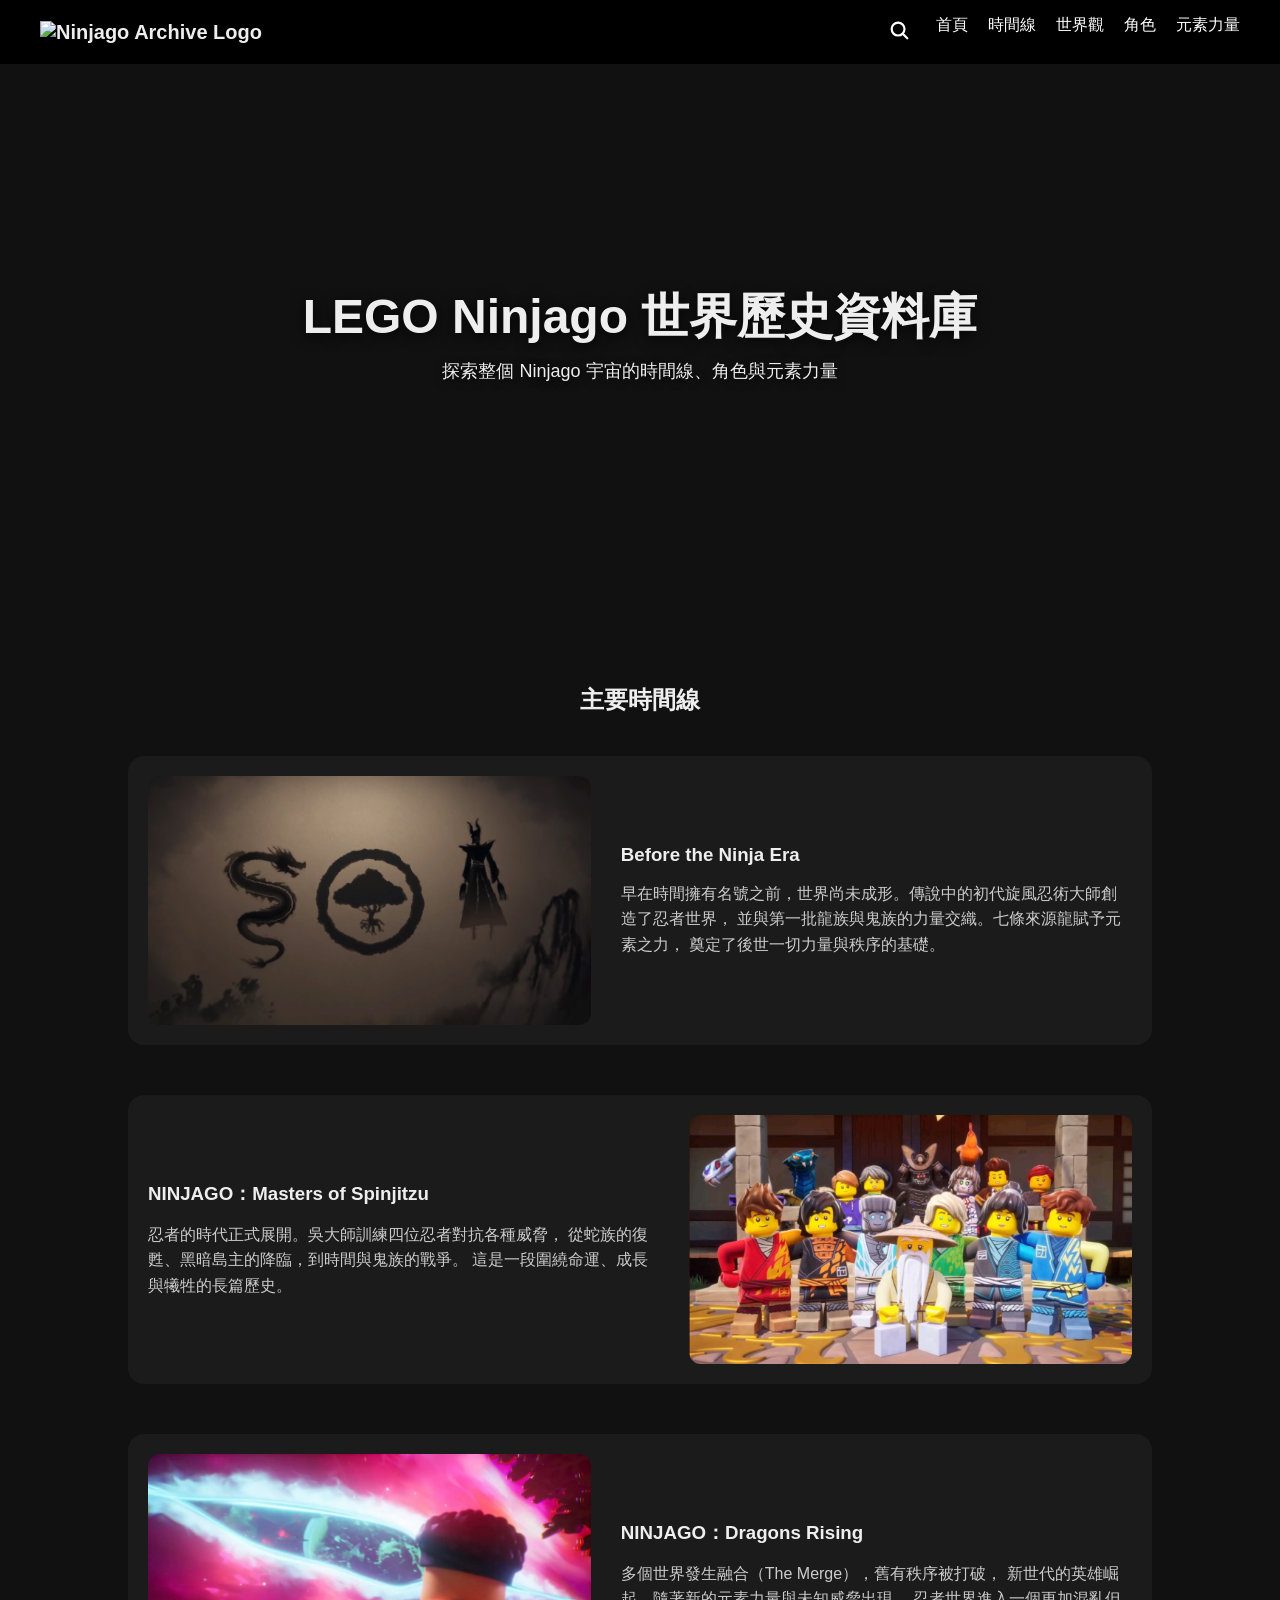
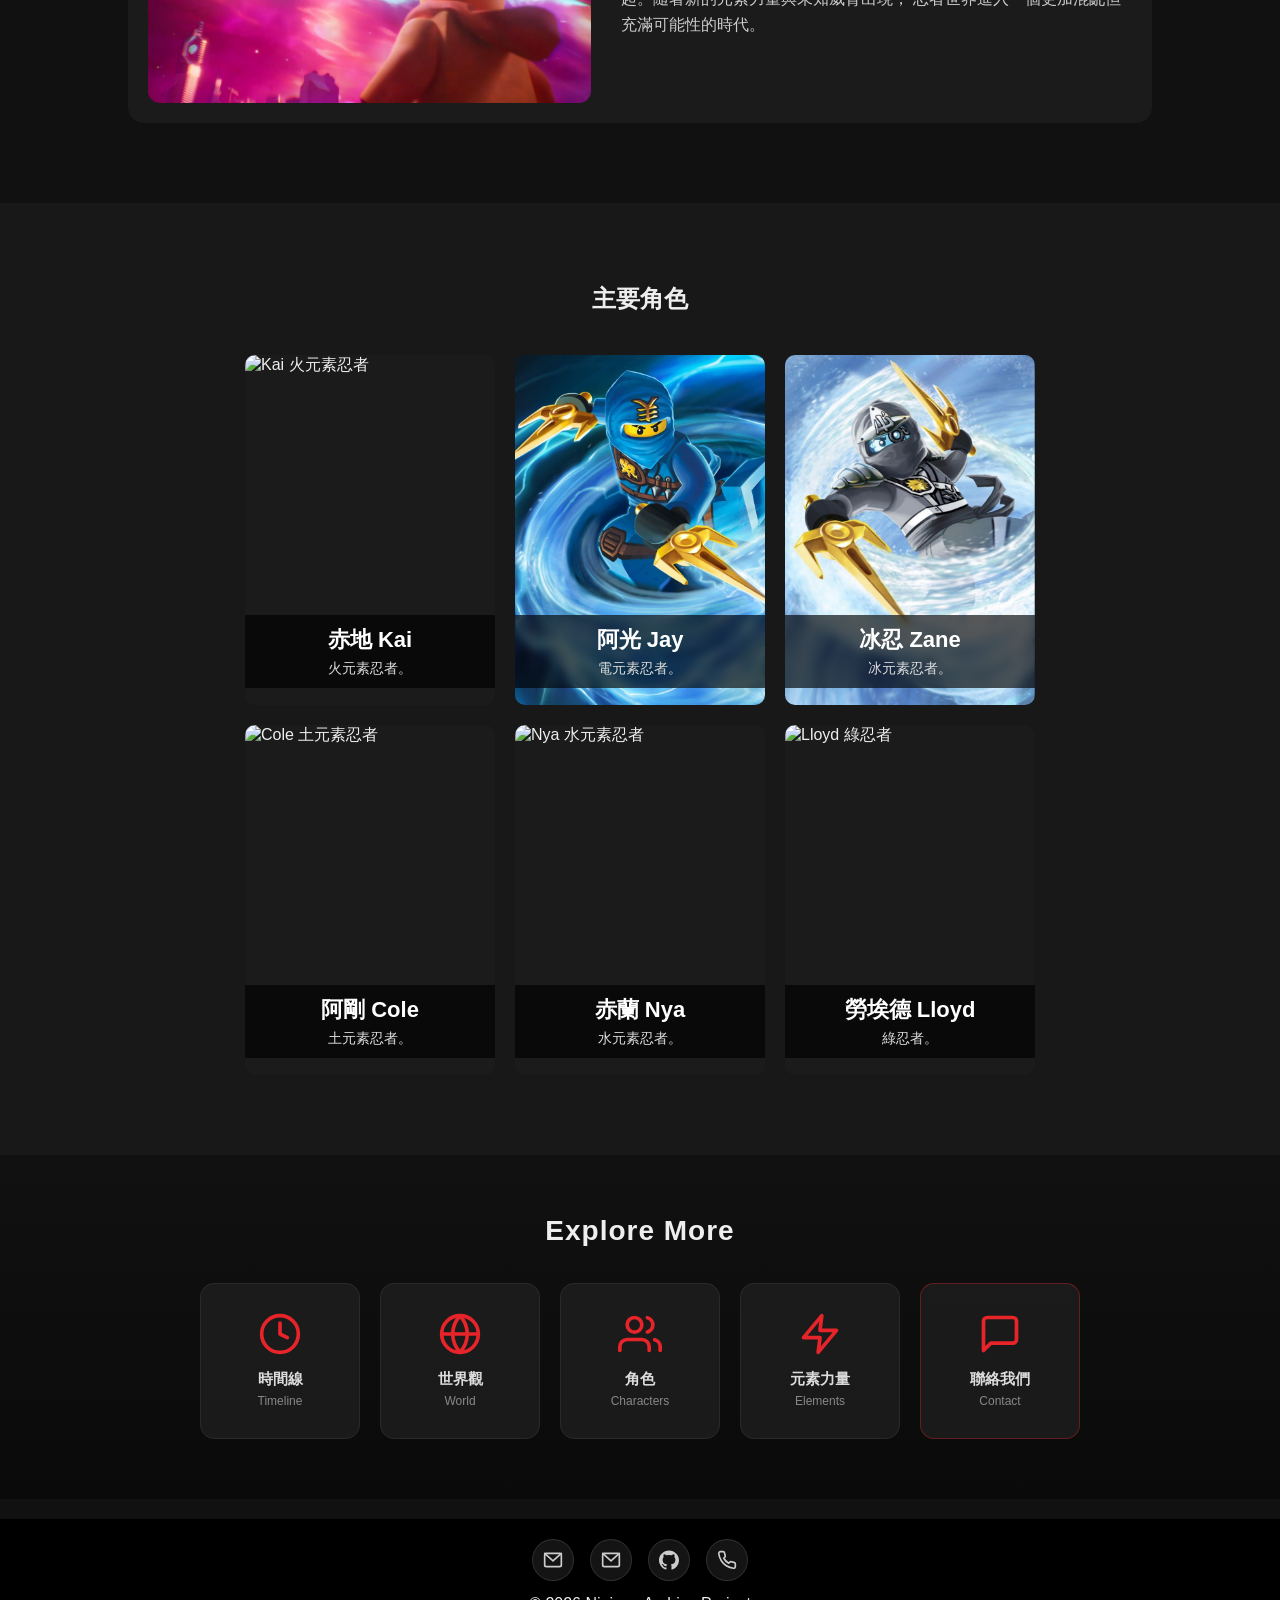
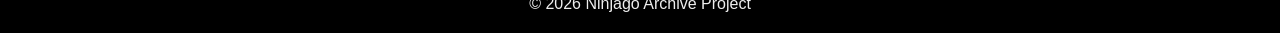
==== commit 185837a5: "Create Feedback Page, Feedback DB, Bottom Navigation Section, and Contact Info. renew." ====
--- a/index.html
+++ b/index.html
@@ -151,8 +151,64 @@
         </div>
     </section>
 
-    <!-- Footer -->
+    <!-- Bottom Navigation Section — quick-access links between Characters and Footer -->
+    <section class="bottom-nav-section">
+        <h2>Explore More</h2>
+        <div class="bottom-nav-grid">
+            <!-- Timeline link -->
+            <a href="src/timeline.html" class="bottom-nav-card" id="nav-timeline">
+                <div class="bottom-nav-icon">
+                    <svg viewBox="0 0 24 24" fill="none" stroke="currentColor" stroke-width="2" stroke-linecap="round" stroke-linejoin="round"><circle cx="12" cy="12" r="10"/><polyline points="12 6 12 12 16 14"/></svg>
+                </div>
+                <span>時間線<br><small>Timeline</small></span>
+            </a>
+            <!-- World link -->
+            <a href="src/world.html" class="bottom-nav-card" id="nav-world">
+                <div class="bottom-nav-icon">
+                    <svg viewBox="0 0 24 24" fill="none" stroke="currentColor" stroke-width="2" stroke-linecap="round" stroke-linejoin="round"><circle cx="12" cy="12" r="10"/><line x1="2" y1="12" x2="22" y2="12"/><path d="M12 2a15.3 15.3 0 0 1 4 10 15.3 15.3 0 0 1-4 10 15.3 15.3 0 0 1-4-10A15.3 15.3 0 0 1 12 2z"/></svg>
+                </div>
+                <span>世界觀<br><small>World</small></span>
+            </a>
+            <!-- Characters link -->
+            <a href="/characters/" class="bottom-nav-card" id="nav-characters">
+                <div class="bottom-nav-icon">
+                    <svg viewBox="0 0 24 24" fill="none" stroke="currentColor" stroke-width="2" stroke-linecap="round" stroke-linejoin="round"><path d="M17 21v-2a4 4 0 0 0-4-4H5a4 4 0 0 0-4 4v2"/><circle cx="9" cy="7" r="4"/><path d="M23 21v-2a4 4 0 0 0-3-3.87"/><path d="M16 3.13a4 4 0 0 1 0 7.75"/></svg>
+                </div>
+                <span>角色<br><small>Characters</small></span>
+            </a>
+            <!-- Elements link -->
+            <a href="src/elements.html" class="bottom-nav-card" id="nav-elements">
+                <div class="bottom-nav-icon">
+                    <svg viewBox="0 0 24 24" fill="none" stroke="currentColor" stroke-width="2" stroke-linecap="round" stroke-linejoin="round"><polygon points="13 2 3 14 12 14 11 22 21 10 12 10 13 2"/></svg>
+                </div>
+                <span>元素力量<br><small>Elements</small></span>
+            </a>
+            <!-- Contact link — only accessible from this bottom nav, NOT the top navbar -->
+            <a href="src/contact.html" class="bottom-nav-card bottom-nav-contact" id="nav-contact">
+                <div class="bottom-nav-icon">
+                    <svg viewBox="0 0 24 24" fill="none" stroke="currentColor" stroke-width="2" stroke-linecap="round" stroke-linejoin="round"><path d="M21 15a2 2 0 0 1-2 2H7l-4 4V5a2 2 0 0 1 2-2h14a2 2 0 0 1 2 2z"/></svg>
+                </div>
+                <span>聯絡我們<br><small>Contact</small></span>
+            </a>
+        </div>
+    </section>
+
+    <!-- Footer with contact icon buttons -->
     <footer>
+        <div class="footer-icons">
+            <a href="mailto:ianmackenzie0909@gmail.com" class="footer-icon-btn" title="Email Ian" aria-label="Email Ian">
+                <svg viewBox="0 0 24 24" fill="none" stroke="currentColor" stroke-width="2" stroke-linecap="round" stroke-linejoin="round"><rect x="2" y="4" width="20" height="16" rx="2"/><path d="M22 4L12 13 2 4"/></svg>
+            </a>
+            <a href="mailto:hal326lego@gmail.com" class="footer-icon-btn" title="Email Hal" aria-label="Email Hal">
+                <svg viewBox="0 0 24 24" fill="none" stroke="currentColor" stroke-width="2" stroke-linecap="round" stroke-linejoin="round"><rect x="2" y="4" width="20" height="16" rx="2"/><path d="M22 4L12 13 2 4"/></svg>
+            </a>
+            <a href="https://github.com/IanMackenzie0909" target="_blank" rel="noopener noreferrer" class="footer-icon-btn" title="GitHub" aria-label="GitHub">
+                <svg viewBox="0 0 24 24" fill="currentColor"><path d="M12 .5C5.37.5 0 5.78 0 12.29c0 5.21 3.43 9.64 8.21 11.21.6.11.82-.26.82-.57 0-.28-.01-1.03-.02-2.03-3.34.72-4.04-1.61-4.04-1.61-.55-1.37-1.33-1.74-1.33-1.74-1.09-.74.08-.72.08-.72 1.2.08 1.84 1.23 1.84 1.23 1.07 1.83 2.81 1.3 3.5 1 .11-.78.42-1.3.76-1.6-2.67-.3-5.47-1.33-5.47-5.93 0-1.31.47-2.38 1.24-3.22-.13-.3-.54-1.52.12-3.18 0 0 1.01-.32 3.3 1.23a11.5 11.5 0 0 1 6.02 0c2.28-1.55 3.29-1.23 3.29-1.23.66 1.66.25 2.88.12 3.18.77.84 1.23 1.91 1.23 3.22 0 4.61-2.81 5.63-5.48 5.92.43.37.81 1.1.81 2.22 0 1.6-.01 2.9-.01 3.29 0 .32.21.69.82.57C20.57 21.93 24 17.5 24 12.29 24 5.78 18.63.5 12 .5z"/></svg>
+            </a>
+            <a href="tel:0952678732" class="footer-icon-btn" title="Phone" aria-label="Phone">
+                <svg viewBox="0 0 24 24" fill="none" stroke="currentColor" stroke-width="2" stroke-linecap="round" stroke-linejoin="round"><path d="M22 16.92v3a2 2 0 0 1-2.18 2 19.79 19.79 0 0 1-8.63-3.07 19.5 19.5 0 0 1-6-6A19.79 19.79 0 0 1 2.12 4.18 2 2 0 0 1 4.11 2h3a2 2 0 0 1 2 1.72 12.84 12.84 0 0 0 .7 2.81 2 2 0 0 1-.45 2.11L8.09 9.91a16 16 0 0 0 6 6l1.27-1.27a2 2 0 0 1 2.11-.45 12.84 12.84 0 0 0 2.81.7A2 2 0 0 1 22 16.92z"/></svg>
+            </a>
+        </div>
         <p>© 2026 Ninjago Archive Project</p>
     </footer>
 
--- a/style.css
+++ b/style.css
@@ -718,4 +718,133 @@
 
 .tech {
     background: #6666ff;
+}
+
+/* ===== Bottom Navigation Section ===== */
+
+/* Full-width section sitting between Characters and Footer */
+.bottom-nav-section {
+    padding: 60px 10%;
+    text-align: center;
+    background: linear-gradient(180deg, #111 0%, #0a0a0a 100%);
+}
+
+.bottom-nav-section h2 {
+    margin-bottom: 36px;
+    font-size: 28px;
+    letter-spacing: 1px;
+}
+
+/* Grid layout for navigation cards */
+.bottom-nav-grid {
+    display: flex;
+    flex-wrap: wrap;
+    justify-content: center;
+    gap: 20px;
+}
+
+/* Individual navigation card */
+.bottom-nav-card {
+    display: flex;
+    flex-direction: column;
+    align-items: center;
+    justify-content: center;
+    gap: 12px;
+    width: 160px;
+    padding: 28px 16px;
+    border-radius: 14px;
+    background: rgba(30, 30, 30, 0.8);
+    border: 1px solid #2a2a2a;
+    text-decoration: none;
+    color: #ddd;
+    transition: transform 0.3s, box-shadow 0.3s, border-color 0.3s;
+}
+
+.bottom-nav-card:hover {
+    transform: translateY(-6px);
+    box-shadow: 0 12px 36px rgba(230, 36, 41, 0.2);
+    border-color: #e62429;
+}
+
+/* Icon container */
+.bottom-nav-icon {
+    width: 44px;
+    height: 44px;
+}
+
+.bottom-nav-icon svg {
+    width: 100%;
+    height: 100%;
+    stroke: #e62429;
+    transition: stroke 0.3s;
+}
+
+.bottom-nav-card:hover .bottom-nav-icon svg {
+    stroke: #ff6b6b;
+}
+
+/* Card label */
+.bottom-nav-card span {
+    font-size: 15px;
+    font-weight: 600;
+    line-height: 1.4;
+}
+
+.bottom-nav-card span small {
+    font-weight: 400;
+    font-size: 12px;
+    color: #888;
+}
+
+/* Accent border for the Contact card */
+.bottom-nav-contact {
+    border-color: rgba(230, 36, 41, 0.35);
+}
+
+/* Responsive: stack to 2 columns on narrow screens */
+@media (max-width: 600px) {
+    .bottom-nav-grid {
+        gap: 14px;
+    }
+
+    .bottom-nav-card {
+        width: calc(50% - 10px);
+        padding: 22px 10px;
+    }
+}
+
+/* ===== Footer Icon Buttons ===== */
+
+/* Row of circular icon buttons in the footer */
+.footer-icons {
+    display: flex;
+    justify-content: center;
+    gap: 16px;
+    margin-bottom: 14px;
+}
+
+/* Circular icon button */
+.footer-icon-btn {
+    display: flex;
+    align-items: center;
+    justify-content: center;
+    width: 42px;
+    height: 42px;
+    border-radius: 50%;
+    background: rgba(255, 255, 255, 0.08);
+    border: 1px solid rgba(255, 255, 255, 0.12);
+    color: #ccc;
+    transition: background 0.3s, color 0.3s, transform 0.3s, box-shadow 0.3s;
+}
+
+.footer-icon-btn svg {
+    width: 20px;
+    height: 20px;
+}
+
+.footer-icon-btn:hover {
+    background: #e62429;
+    color: #fff;
+    transform: translateY(-3px);
+    box-shadow: 0 6px 18px rgba(230, 36, 41, 0.4);
 }
--- a/css/search.css
+++ b/css/search.css
@@ -11,6 +11,31 @@
     display: flex;
     align-items: center;
     z-index: 100;
+}
+
+.search-live-count {
+    position: absolute;
+    right: 100%;
+    top: calc(100% + 8px);
+    margin-right: 10px;
+    min-width: 260px;
+    max-width: 340px;
+    padding: 6px 10px;
+    border-radius: 8px;
+    border: 1px solid #383838;
+    background: rgba(18, 18, 18, 0.94);
+    color: #ffd500;
+    font-size: 12px;
+    line-height: 1.45;
+    opacity: 0;
+    transform: translateY(-4px);
+    transition: opacity 0.2s ease, transform 0.2s ease;
+    pointer-events: none;
+}
+
+.search-live-count.is-visible {
+    opacity: 1;
+    transform: translateY(0);
 }
 
 /* ===== Magnifying-glass toggle button ===== */
@@ -95,6 +120,11 @@
     border-radius: 3px;
     /* Subtle glow to draw attention */
     box-shadow: 0 0 6px rgba(255, 213, 0, 0.3);
+}
+
+mark.search-highlight.is-active {
+    background: rgba(230, 36, 41, 0.8);
+    box-shadow: 0 0 0 2px rgba(255, 255, 255, 0.55);
 }
 
 /* ===== Toast notification (result count) ===== */
@@ -122,6 +152,138 @@
     transform: translateY(0);
 }
 
+/* ===== Match navigator (previous/next) ===== */
+.search-nav {
+    position: fixed;
+    top: 132px;
+    right: 24px;
+    display: flex;
+    align-items: center;
+    gap: 8px;
+    background: rgba(20, 20, 20, 0.93);
+    border: 1px solid #444;
+    border-left: 4px solid #e62429;
+    border-radius: 10px;
+    padding: 8px 10px;
+    z-index: 9998;
+    box-shadow: 0 6px 20px rgba(0, 0, 0, 0.5);
+}
+
+.search-nav-btn {
+    border: 1px solid #555;
+    background: #262626;
+    color: #fff;
+    padding: 5px 9px;
+    border-radius: 7px;
+    font-size: 12px;
+    cursor: pointer;
+}
+
+.search-nav-btn:hover {
+    border-color: #e62429;
+    color: #ffd7d8;
+}
+
+.search-nav-count {
+    min-width: 54px;
+    text-align: center;
+    color: #ffd500;
+    font-size: 12px;
+    font-weight: 700;
+}
+
+/* ===== Cross-page results panel ===== */
+.search-results-panel {
+    position: fixed;
+    top: 184px;
+    right: 24px;
+    width: min(380px, calc(100vw - 40px));
+    max-height: 60vh;
+    overflow: auto;
+    background: rgba(17, 17, 17, 0.97);
+    border: 1px solid #3a3a3a;
+    border-left: 4px solid #e62429;
+    border-radius: 12px;
+    padding: 12px;
+    z-index: 9997;
+    box-shadow: 0 10px 30px rgba(0, 0, 0, 0.55);
+}
+
+.search-results-head {
+    display: flex;
+    justify-content: space-between;
+    align-items: center;
+    gap: 8px;
+    margin-bottom: 10px;
+}
+
+.search-results-title {
+    margin: 0;
+    color: #f4f4f4;
+    font-size: 14px;
+}
+
+.search-results-close {
+    border: 1px solid #555;
+    background: #252525;
+    color: #ddd;
+    font-size: 12px;
+    border-radius: 7px;
+    padding: 4px 8px;
+    cursor: pointer;
+}
+
+.search-results-close:hover {
+    border-color: #e62429;
+    color: #fff;
+}
+
+.search-results-list {
+    display: grid;
+    gap: 8px;
+}
+
+.search-result-item {
+    display: block;
+    text-decoration: none;
+    color: inherit;
+    background: rgba(255, 255, 255, 0.03);
+    border: 1px solid #323232;
+    border-radius: 10px;
+    padding: 10px;
+}
+
+.search-result-item:hover {
+    background: rgba(230, 36, 41, 0.12);
+    border-color: #a43739;
+}
+
+.search-result-top {
+    display: flex;
+    justify-content: space-between;
+    align-items: center;
+    margin-bottom: 6px;
+}
+
+.search-result-page {
+    color: #f4f4f4;
+    font-size: 13px;
+    font-weight: 700;
+}
+
+.search-result-count {
+    color: #ffd500;
+    font-size: 12px;
+    font-weight: 700;
+}
+
+.search-result-snippet {
+    margin: 0;
+    color: #cfcfcf;
+    font-size: 12px;
+    line-height: 1.6;
+}
+
 /* ===== Responsive: on small screens, input drops below navbar ===== */
 @media (max-width: 768px) {
     .search-wrapper.is-open .search-input-wrap {
@@ -137,4 +299,34 @@
     .search-input {
         width: 100%;
     }
-}
+
+    .search-live-count {
+        left: 10px;
+        right: 10px;
+        top: 114px;
+        margin-right: 0;
+        min-width: auto;
+        max-width: none;
+    }
+
+    .search-toast {
+        left: 10px;
+        right: 10px;
+        top: 122px;
+    }
+
+    .search-nav {
+        left: 10px;
+        right: 10px;
+        top: 176px;
+        justify-content: center;
+    }
+
+    .search-results-panel {
+        left: 10px;
+        right: 10px;
+        width: auto;
+        top: 232px;
+        max-height: 52vh;
+    }
+}
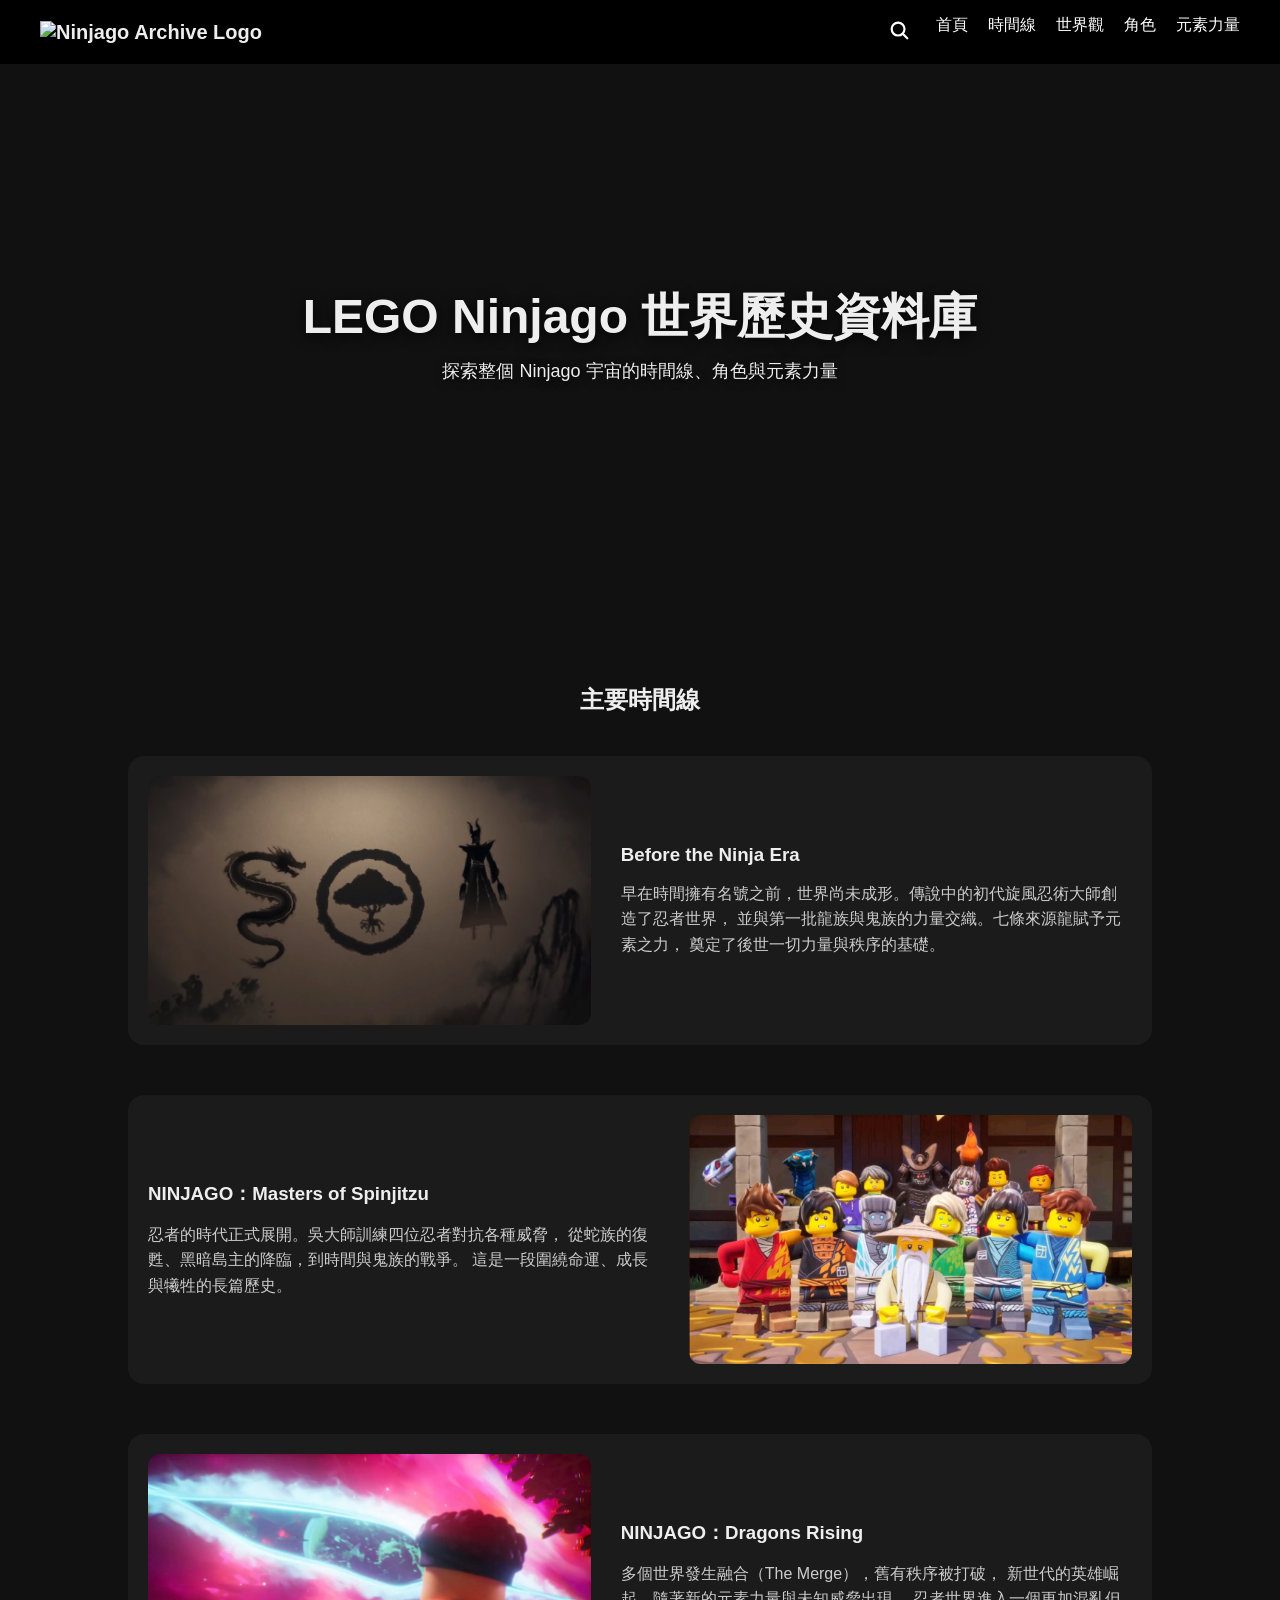
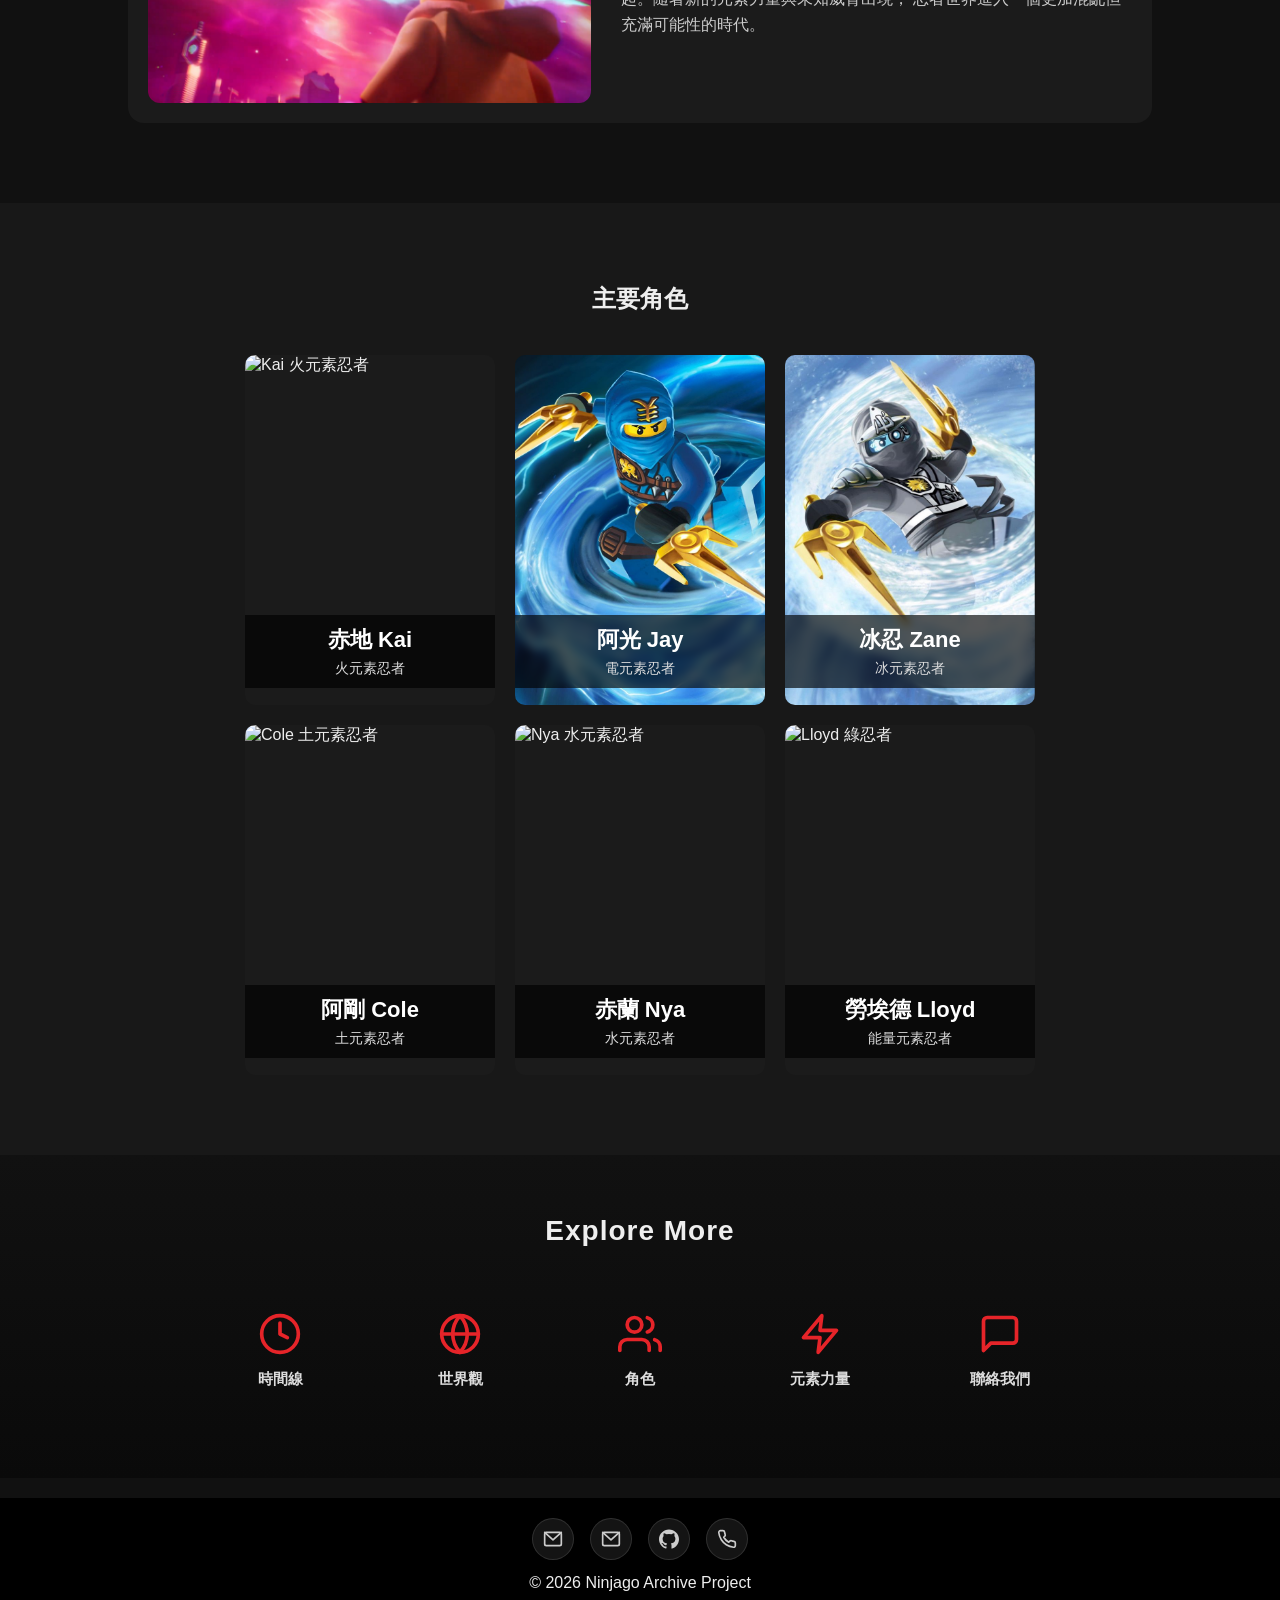
==== commit e6efcb1a: "Redesign Bottom Navgation Bar." ====
--- a/index.html
+++ b/index.html
@@ -19,7 +19,10 @@
                 <!-- Global search toggle (magnifying glass) — first item in nav -->
                 <li class="search-wrapper">
                     <button class="search-toggle" type="button" aria-label="搜尋">
-                        <svg viewBox="0 0 24 24"><circle cx="11" cy="11" r="7"/><line x1="16.65" y1="16.65" x2="21" y2="21"/></svg>
+                        <svg viewBox="0 0 24 24">
+                            <circle cx="11" cy="11" r="7" />
+                            <line x1="16.65" y1="16.65" x2="21" y2="21" />
+                        </svg>
                     </button>
                     <div class="search-input-wrap">
                         <input class="search-input" type="text" placeholder="搜尋角色、事件、集數…" aria-label="搜尋關鍵字">
@@ -104,7 +107,7 @@
                 <img src="img/kai.jpeg" alt="Kai 火元素忍者" class="card-bg-img kai-img">
                 <div class="card-content">
                     <h3>赤地 Kai</h3>
-                    <p>火元素忍者。</p>
+                    <p>火元素忍者</p>
                 </div>
             </div>
 
@@ -112,7 +115,7 @@
                 <img src="img/jay.jpeg" alt="Jay 電元素忍者" class="card-bg-img jay-img">
                 <div class="card-content">
                     <h3>阿光 Jay</h3>
-                    <p>電元素忍者。</p>
+                    <p>電元素忍者</p>
                 </div>
             </div>
 
@@ -120,7 +123,7 @@
                 <img src="img/zane.jpeg" alt="Zane 冰元素忍者" class="card-bg-img zane-img">
                 <div class="card-content">
                     <h3>冰忍 Zane</h3>
-                    <p>冰元素忍者。</p>
+                    <p>冰元素忍者</p>
                 </div>
             </div>
 
@@ -128,7 +131,7 @@
                 <img src="img/cole.jpg" alt="Cole 土元素忍者" class="card-bg-img cole-img">
                 <div class="card-content">
                     <h3>阿剛 Cole</h3>
-                    <p>土元素忍者。</p>
+                    <p>土元素忍者</p>
                 </div>
             </div>
 
@@ -136,7 +139,7 @@
                 <img src="img/nya.jpg" alt="Nya 水元素忍者" class="card-bg-img nya-img">
                 <div class="card-content">
                     <h3>赤蘭 Nya</h3>
-                    <p>水元素忍者。</p>
+                    <p>水元素忍者</p>
                 </div>
             </div>
 
@@ -144,7 +147,7 @@
                 <img src="img/lloyd.jpg" alt="Lloyd 綠忍者" class="card-bg-img lloyd-img">
                 <div class="card-content">
                     <h3>勞埃德 Lloyd</h3>
-                    <p>綠忍者。</p>
+                    <p>能量元素忍者</p>
                 </div>
             </div>
 
@@ -158,37 +161,59 @@
             <!-- Timeline link -->
             <a href="src/timeline.html" class="bottom-nav-card" id="nav-timeline">
                 <div class="bottom-nav-icon">
-                    <svg viewBox="0 0 24 24" fill="none" stroke="currentColor" stroke-width="2" stroke-linecap="round" stroke-linejoin="round"><circle cx="12" cy="12" r="10"/><polyline points="12 6 12 12 16 14"/></svg>
-                </div>
-                <span>時間線<br><small>Timeline</small></span>
+                    <svg viewBox="0 0 24 24" fill="none" stroke="currentColor" stroke-width="2" stroke-linecap="round"
+                        stroke-linejoin="round">
+                        <circle cx="12" cy="12" r="10" />
+                        <polyline points="12 6 12 12 16 14" />
+                    </svg>
+                </div>
+                <span>時間線</span>
             </a>
             <!-- World link -->
             <a href="src/world.html" class="bottom-nav-card" id="nav-world">
                 <div class="bottom-nav-icon">
-                    <svg viewBox="0 0 24 24" fill="none" stroke="currentColor" stroke-width="2" stroke-linecap="round" stroke-linejoin="round"><circle cx="12" cy="12" r="10"/><line x1="2" y1="12" x2="22" y2="12"/><path d="M12 2a15.3 15.3 0 0 1 4 10 15.3 15.3 0 0 1-4 10 15.3 15.3 0 0 1-4-10A15.3 15.3 0 0 1 12 2z"/></svg>
-                </div>
-                <span>世界觀<br><small>World</small></span>
+                    <svg viewBox="0 0 24 24" fill="none" stroke="currentColor" stroke-width="2" stroke-linecap="round"
+                        stroke-linejoin="round">
+                        <circle cx="12" cy="12" r="10" />
+                        <line x1="2" y1="12" x2="22" y2="12" />
+                        <path
+                            d="M12 2a15.3 15.3 0 0 1 4 10 15.3 15.3 0 0 1-4 10 15.3 15.3 0 0 1-4-10A15.3 15.3 0 0 1 12 2z" />
+                    </svg>
+                </div>
+                <span>世界觀</span>
             </a>
             <!-- Characters link -->
             <a href="/characters/" class="bottom-nav-card" id="nav-characters">
                 <div class="bottom-nav-icon">
-                    <svg viewBox="0 0 24 24" fill="none" stroke="currentColor" stroke-width="2" stroke-linecap="round" stroke-linejoin="round"><path d="M17 21v-2a4 4 0 0 0-4-4H5a4 4 0 0 0-4 4v2"/><circle cx="9" cy="7" r="4"/><path d="M23 21v-2a4 4 0 0 0-3-3.87"/><path d="M16 3.13a4 4 0 0 1 0 7.75"/></svg>
-                </div>
-                <span>角色<br><small>Characters</small></span>
+                    <svg viewBox="0 0 24 24" fill="none" stroke="currentColor" stroke-width="2" stroke-linecap="round"
+                        stroke-linejoin="round">
+                        <path d="M17 21v-2a4 4 0 0 0-4-4H5a4 4 0 0 0-4 4v2" />
+                        <circle cx="9" cy="7" r="4" />
+                        <path d="M23 21v-2a4 4 0 0 0-3-3.87" />
+                        <path d="M16 3.13a4 4 0 0 1 0 7.75" />
+                    </svg>
+                </div>
+                <span>角色</span>
             </a>
             <!-- Elements link -->
             <a href="src/elements.html" class="bottom-nav-card" id="nav-elements">
                 <div class="bottom-nav-icon">
-                    <svg viewBox="0 0 24 24" fill="none" stroke="currentColor" stroke-width="2" stroke-linecap="round" stroke-linejoin="round"><polygon points="13 2 3 14 12 14 11 22 21 10 12 10 13 2"/></svg>
-                </div>
-                <span>元素力量<br><small>Elements</small></span>
+                    <svg viewBox="0 0 24 24" fill="none" stroke="currentColor" stroke-width="2" stroke-linecap="round"
+                        stroke-linejoin="round">
+                        <polygon points="13 2 3 14 12 14 11 22 21 10 12 10 13 2" />
+                    </svg>
+                </div>
+                <span>元素力量</span>
             </a>
             <!-- Contact link — only accessible from this bottom nav, NOT the top navbar -->
             <a href="src/contact.html" class="bottom-nav-card bottom-nav-contact" id="nav-contact">
                 <div class="bottom-nav-icon">
-                    <svg viewBox="0 0 24 24" fill="none" stroke="currentColor" stroke-width="2" stroke-linecap="round" stroke-linejoin="round"><path d="M21 15a2 2 0 0 1-2 2H7l-4 4V5a2 2 0 0 1 2-2h14a2 2 0 0 1 2 2z"/></svg>
-                </div>
-                <span>聯絡我們<br><small>Contact</small></span>
+                    <svg viewBox="0 0 24 24" fill="none" stroke="currentColor" stroke-width="2" stroke-linecap="round"
+                        stroke-linejoin="round">
+                        <path d="M21 15a2 2 0 0 1-2 2H7l-4 4V5a2 2 0 0 1 2-2h14a2 2 0 0 1 2 2z" />
+                    </svg>
+                </div>
+                <span>聯絡我們</span>
             </a>
         </div>
     </section>
@@ -196,23 +221,40 @@
     <!-- Footer with contact icon buttons -->
     <footer>
         <div class="footer-icons">
-            <a href="mailto:ianmackenzie0909@gmail.com" class="footer-icon-btn" title="Email Ian" aria-label="Email Ian">
-                <svg viewBox="0 0 24 24" fill="none" stroke="currentColor" stroke-width="2" stroke-linecap="round" stroke-linejoin="round"><rect x="2" y="4" width="20" height="16" rx="2"/><path d="M22 4L12 13 2 4"/></svg>
+            <a href="mailto:ianmackenzie0909@gmail.com" class="footer-icon-btn" title="Email Ian"
+                aria-label="Email Ian">
+                <svg viewBox="0 0 24 24" fill="none" stroke="currentColor" stroke-width="2" stroke-linecap="round"
+                    stroke-linejoin="round">
+                    <rect x="2" y="4" width="20" height="16" rx="2" />
+                    <path d="M22 4L12 13 2 4" />
+                </svg>
             </a>
             <a href="mailto:hal326lego@gmail.com" class="footer-icon-btn" title="Email Hal" aria-label="Email Hal">
-                <svg viewBox="0 0 24 24" fill="none" stroke="currentColor" stroke-width="2" stroke-linecap="round" stroke-linejoin="round"><rect x="2" y="4" width="20" height="16" rx="2"/><path d="M22 4L12 13 2 4"/></svg>
-            </a>
-            <a href="https://github.com/IanMackenzie0909" target="_blank" rel="noopener noreferrer" class="footer-icon-btn" title="GitHub" aria-label="GitHub">
-                <svg viewBox="0 0 24 24" fill="currentColor"><path d="M12 .5C5.37.5 0 5.78 0 12.29c0 5.21 3.43 9.64 8.21 11.21.6.11.82-.26.82-.57 0-.28-.01-1.03-.02-2.03-3.34.72-4.04-1.61-4.04-1.61-.55-1.37-1.33-1.74-1.33-1.74-1.09-.74.08-.72.08-.72 1.2.08 1.84 1.23 1.84 1.23 1.07 1.83 2.81 1.3 3.5 1 .11-.78.42-1.3.76-1.6-2.67-.3-5.47-1.33-5.47-5.93 0-1.31.47-2.38 1.24-3.22-.13-.3-.54-1.52.12-3.18 0 0 1.01-.32 3.3 1.23a11.5 11.5 0 0 1 6.02 0c2.28-1.55 3.29-1.23 3.29-1.23.66 1.66.25 2.88.12 3.18.77.84 1.23 1.91 1.23 3.22 0 4.61-2.81 5.63-5.48 5.92.43.37.81 1.1.81 2.22 0 1.6-.01 2.9-.01 3.29 0 .32.21.69.82.57C20.57 21.93 24 17.5 24 12.29 24 5.78 18.63.5 12 .5z"/></svg>
+                <svg viewBox="0 0 24 24" fill="none" stroke="currentColor" stroke-width="2" stroke-linecap="round"
+                    stroke-linejoin="round">
+                    <rect x="2" y="4" width="20" height="16" rx="2" />
+                    <path d="M22 4L12 13 2 4" />
+                </svg>
+            </a>
+            <a href="https://github.com/IanMackenzie0909" target="_blank" rel="noopener noreferrer"
+                class="footer-icon-btn" title="GitHub" aria-label="GitHub">
+                <svg viewBox="0 0 24 24" fill="currentColor">
+                    <path
+                        d="M12 .5C5.37.5 0 5.78 0 12.29c0 5.21 3.43 9.64 8.21 11.21.6.11.82-.26.82-.57 0-.28-.01-1.03-.02-2.03-3.34.72-4.04-1.61-4.04-1.61-.55-1.37-1.33-1.74-1.33-1.74-1.09-.74.08-.72.08-.72 1.2.08 1.84 1.23 1.84 1.23 1.07 1.83 2.81 1.3 3.5 1 .11-.78.42-1.3.76-1.6-2.67-.3-5.47-1.33-5.47-5.93 0-1.31.47-2.38 1.24-3.22-.13-.3-.54-1.52.12-3.18 0 0 1.01-.32 3.3 1.23a11.5 11.5 0 0 1 6.02 0c2.28-1.55 3.29-1.23 3.29-1.23.66 1.66.25 2.88.12 3.18.77.84 1.23 1.91 1.23 3.22 0 4.61-2.81 5.63-5.48 5.92.43.37.81 1.1.81 2.22 0 1.6-.01 2.9-.01 3.29 0 .32.21.69.82.57C20.57 21.93 24 17.5 24 12.29 24 5.78 18.63.5 12 .5z" />
+                </svg>
             </a>
             <a href="tel:0952678732" class="footer-icon-btn" title="Phone" aria-label="Phone">
-                <svg viewBox="0 0 24 24" fill="none" stroke="currentColor" stroke-width="2" stroke-linecap="round" stroke-linejoin="round"><path d="M22 16.92v3a2 2 0 0 1-2.18 2 19.79 19.79 0 0 1-8.63-3.07 19.5 19.5 0 0 1-6-6A19.79 19.79 0 0 1 2.12 4.18 2 2 0 0 1 4.11 2h3a2 2 0 0 1 2 1.72 12.84 12.84 0 0 0 .7 2.81 2 2 0 0 1-.45 2.11L8.09 9.91a16 16 0 0 0 6 6l1.27-1.27a2 2 0 0 1 2.11-.45 12.84 12.84 0 0 0 2.81.7A2 2 0 0 1 22 16.92z"/></svg>
+                <svg viewBox="0 0 24 24" fill="none" stroke="currentColor" stroke-width="2" stroke-linecap="round"
+                    stroke-linejoin="round">
+                    <path
+                        d="M22 16.92v3a2 2 0 0 1-2.18 2 19.79 19.79 0 0 1-8.63-3.07 19.5 19.5 0 0 1-6-6A19.79 19.79 0 0 1 2.12 4.18 2 2 0 0 1 4.11 2h3a2 2 0 0 1 2 1.72 12.84 12.84 0 0 0 .7 2.81 2 2 0 0 1-.45 2.11L8.09 9.91a16 16 0 0 0 6 6l1.27-1.27a2 2 0 0 1 2.11-.45 12.84 12.84 0 0 0 2.81.7A2 2 0 0 1 22 16.92z" />
+                </svg>
             </a>
         </div>
         <p>© 2026 Ninjago Archive Project</p>
     </footer>
 
-<script src="action/search.js"></script>
+    <script src="action/search.js"></script>
 </body>
 
-</html>
+</html>
--- a/style.css
+++ b/style.css
@@ -753,8 +753,8 @@
     width: 160px;
     padding: 28px 16px;
     border-radius: 14px;
-    background: rgba(30, 30, 30, 0.8);
-    border: 1px solid #2a2a2a;
+    background: rgba(30, 30, 30, 0);
+    border: 1px solid #2a2a2a00;
     text-decoration: none;
     color: #ddd;
     transition: transform 0.3s, box-shadow 0.3s, border-color 0.3s;
@@ -794,11 +794,6 @@
     font-weight: 400;
     font-size: 12px;
     color: #888;
-}
-
-/* Accent border for the Contact card */
-.bottom-nav-contact {
-    border-color: rgba(230, 36, 41, 0.35);
 }
 
 /* Responsive: stack to 2 columns on narrow screens */
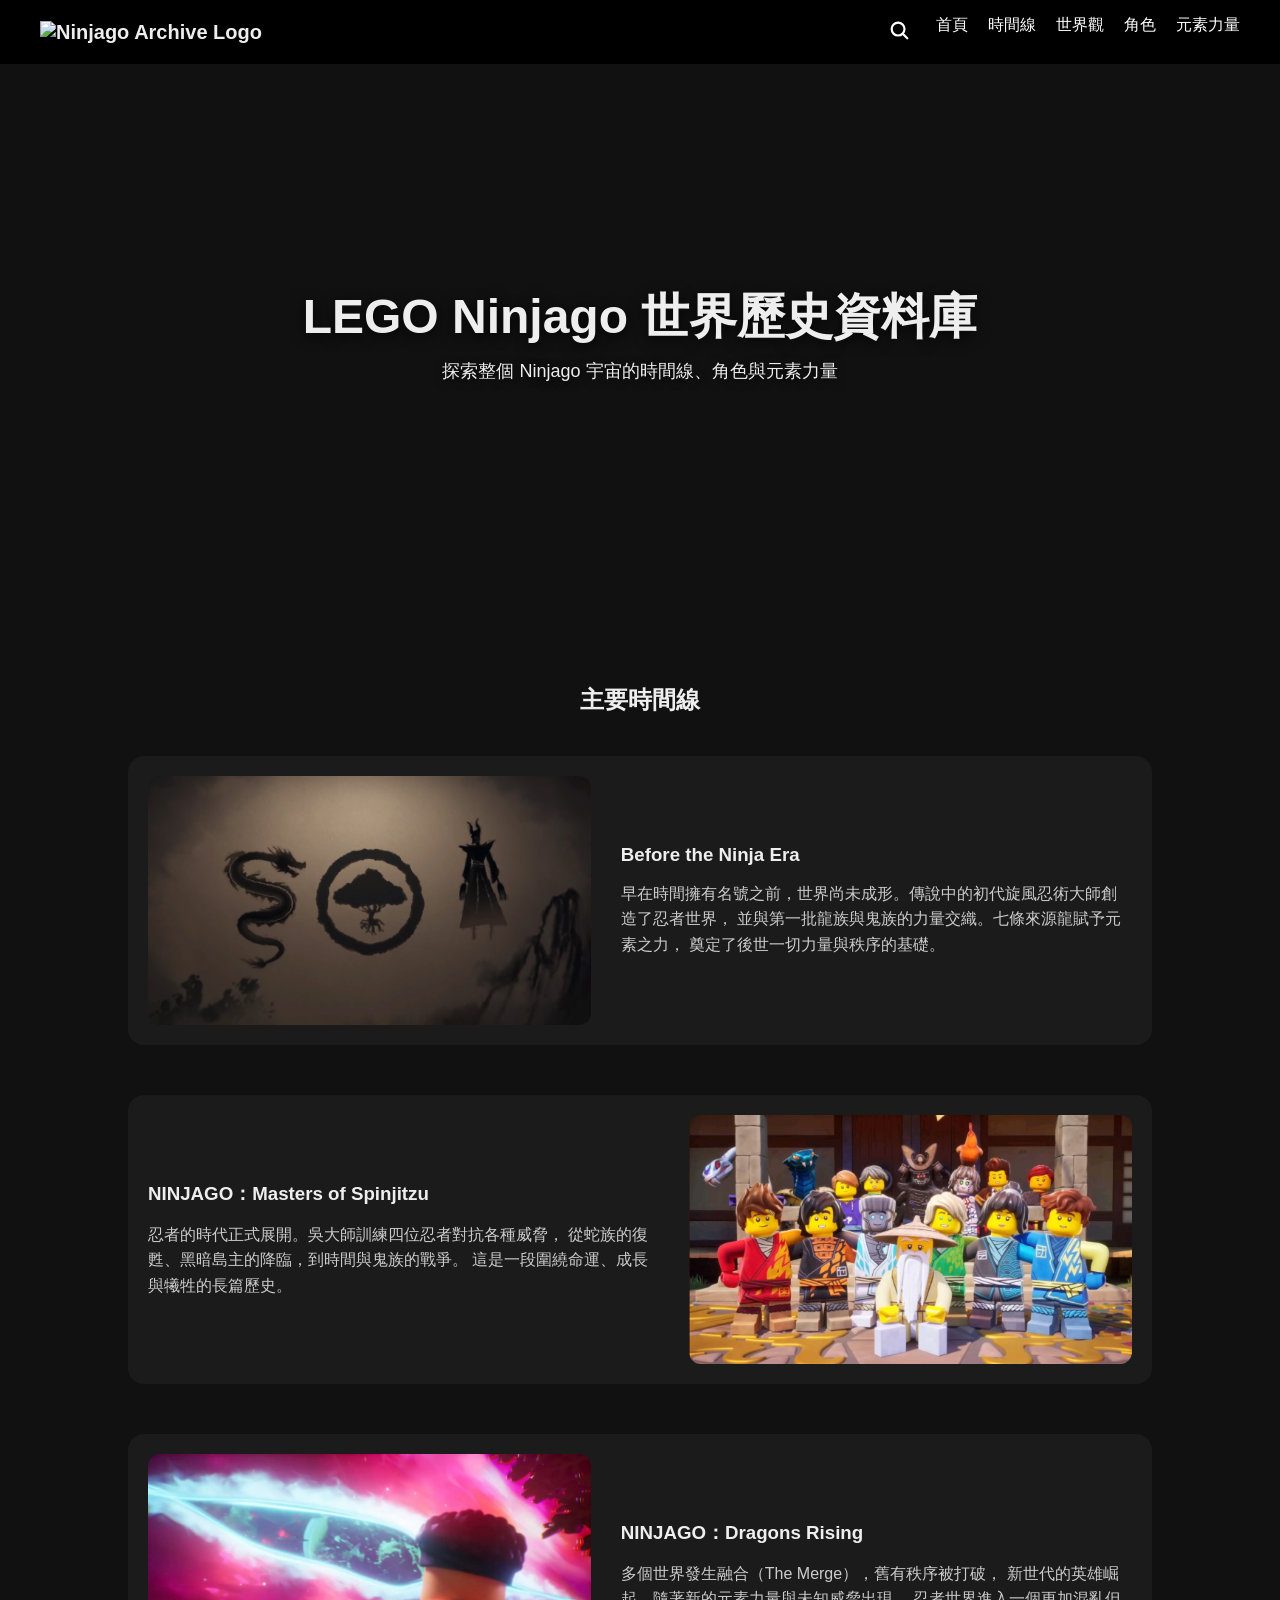
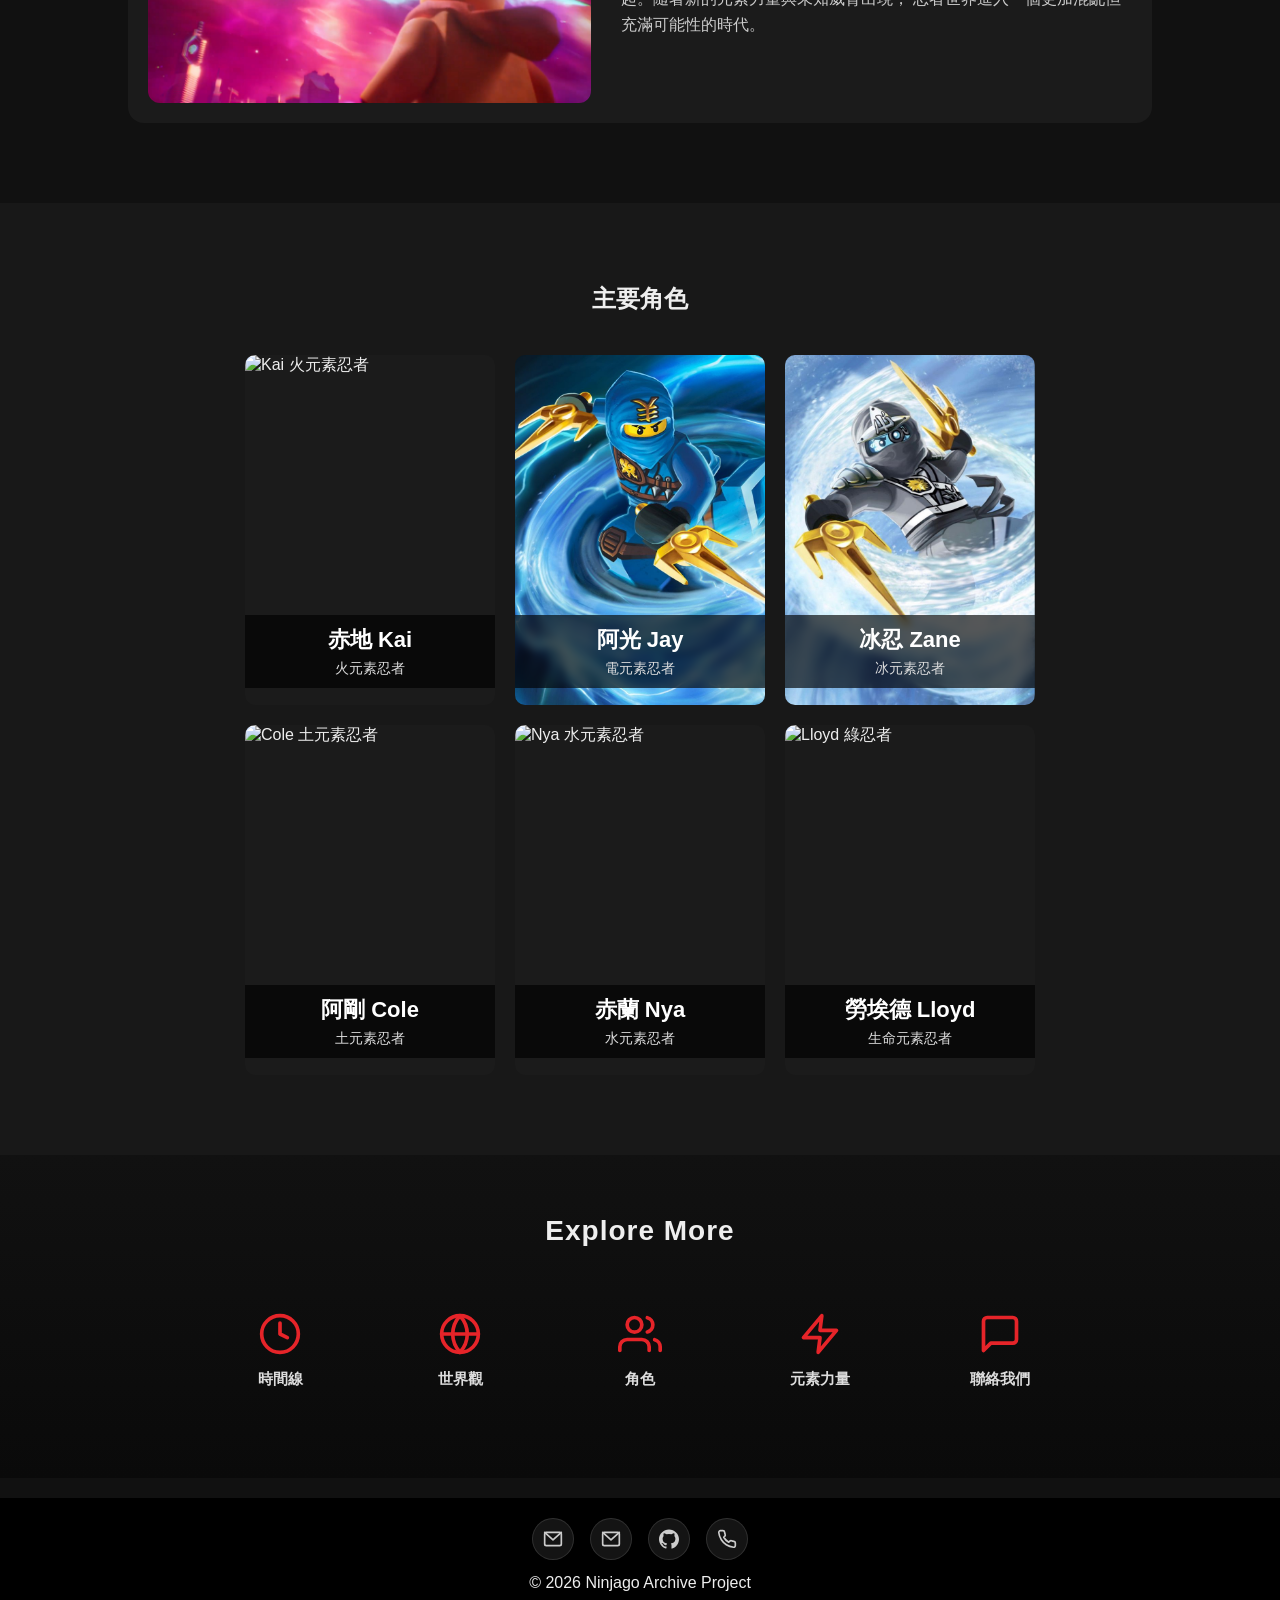
==== commit 2915da90: "Model API mismatch fixed." ====
--- a/index.html
+++ b/index.html
@@ -147,7 +147,7 @@
                 <img src="img/lloyd.jpg" alt="Lloyd 綠忍者" class="card-bg-img lloyd-img">
                 <div class="card-content">
                     <h3>勞埃德 Lloyd</h3>
-                    <p>能量元素忍者</p>
+                    <p>生命元素忍者</p>
                 </div>
             </div>
 
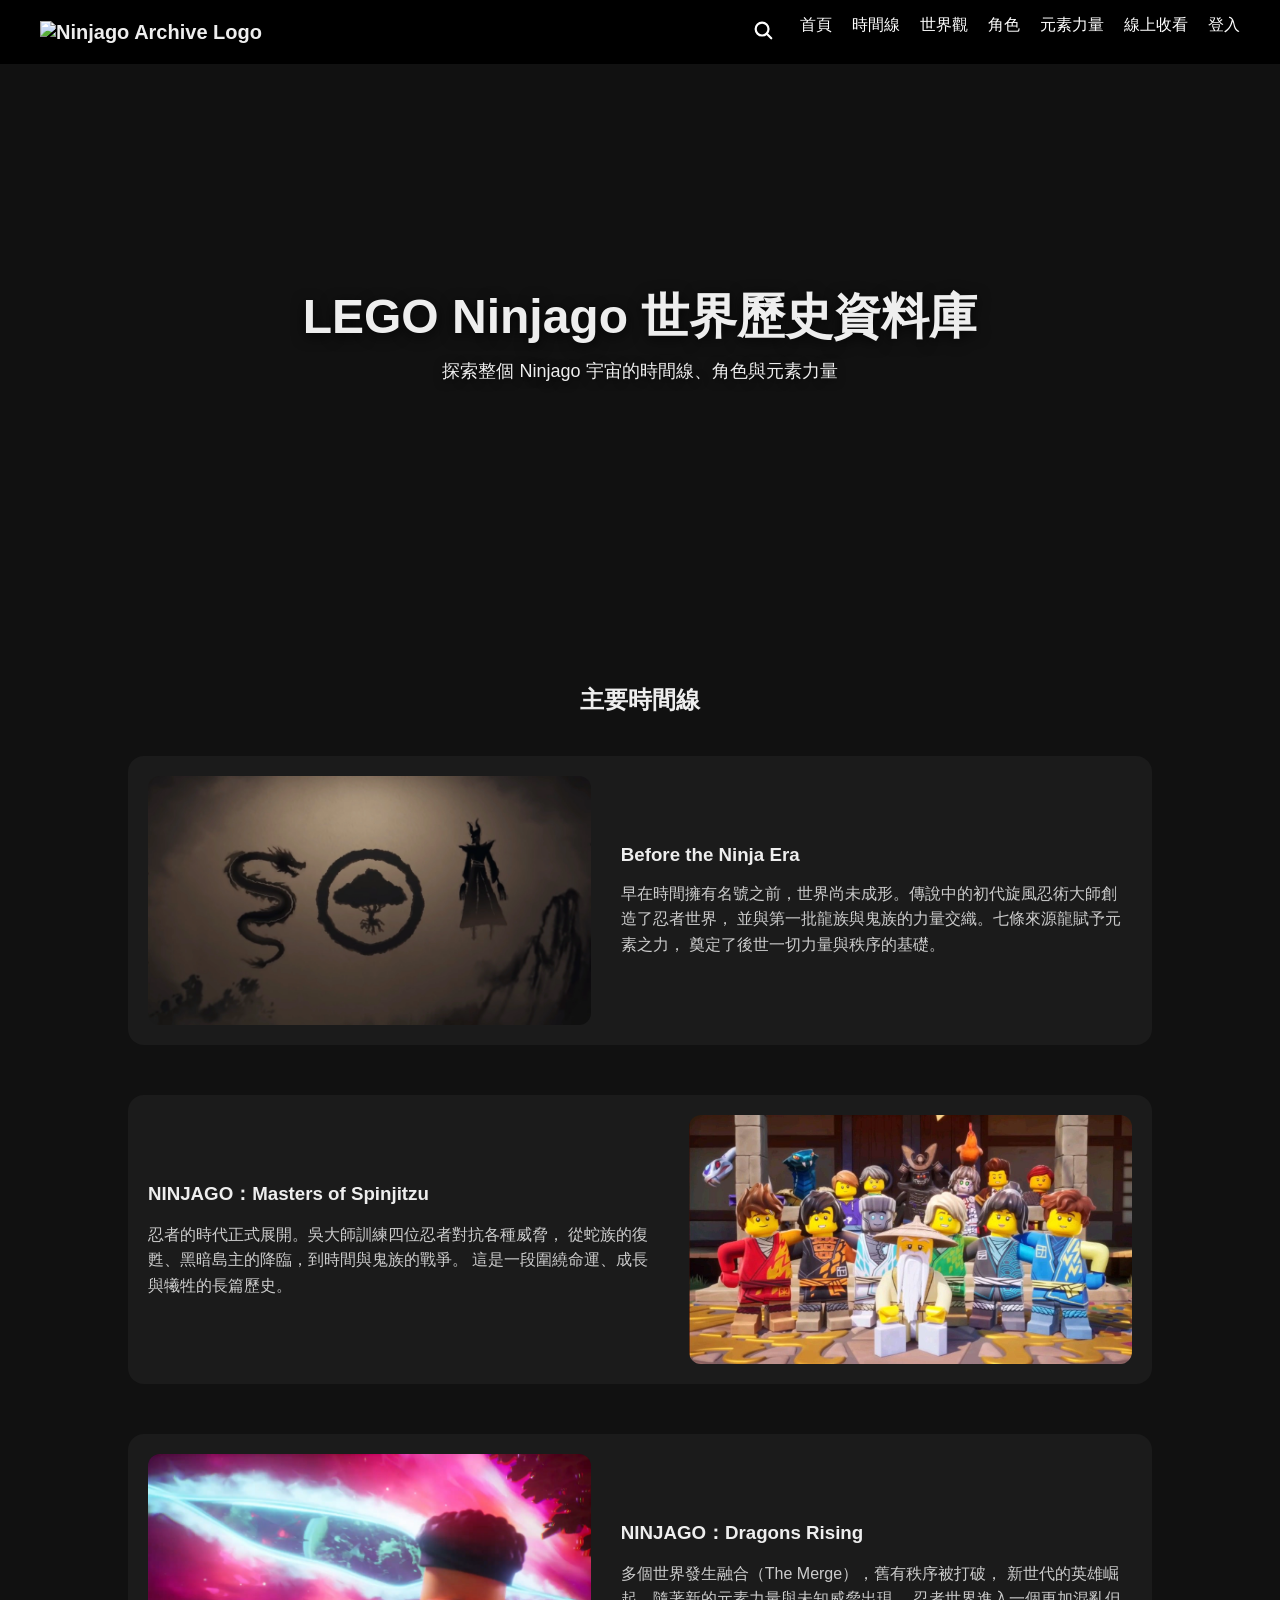
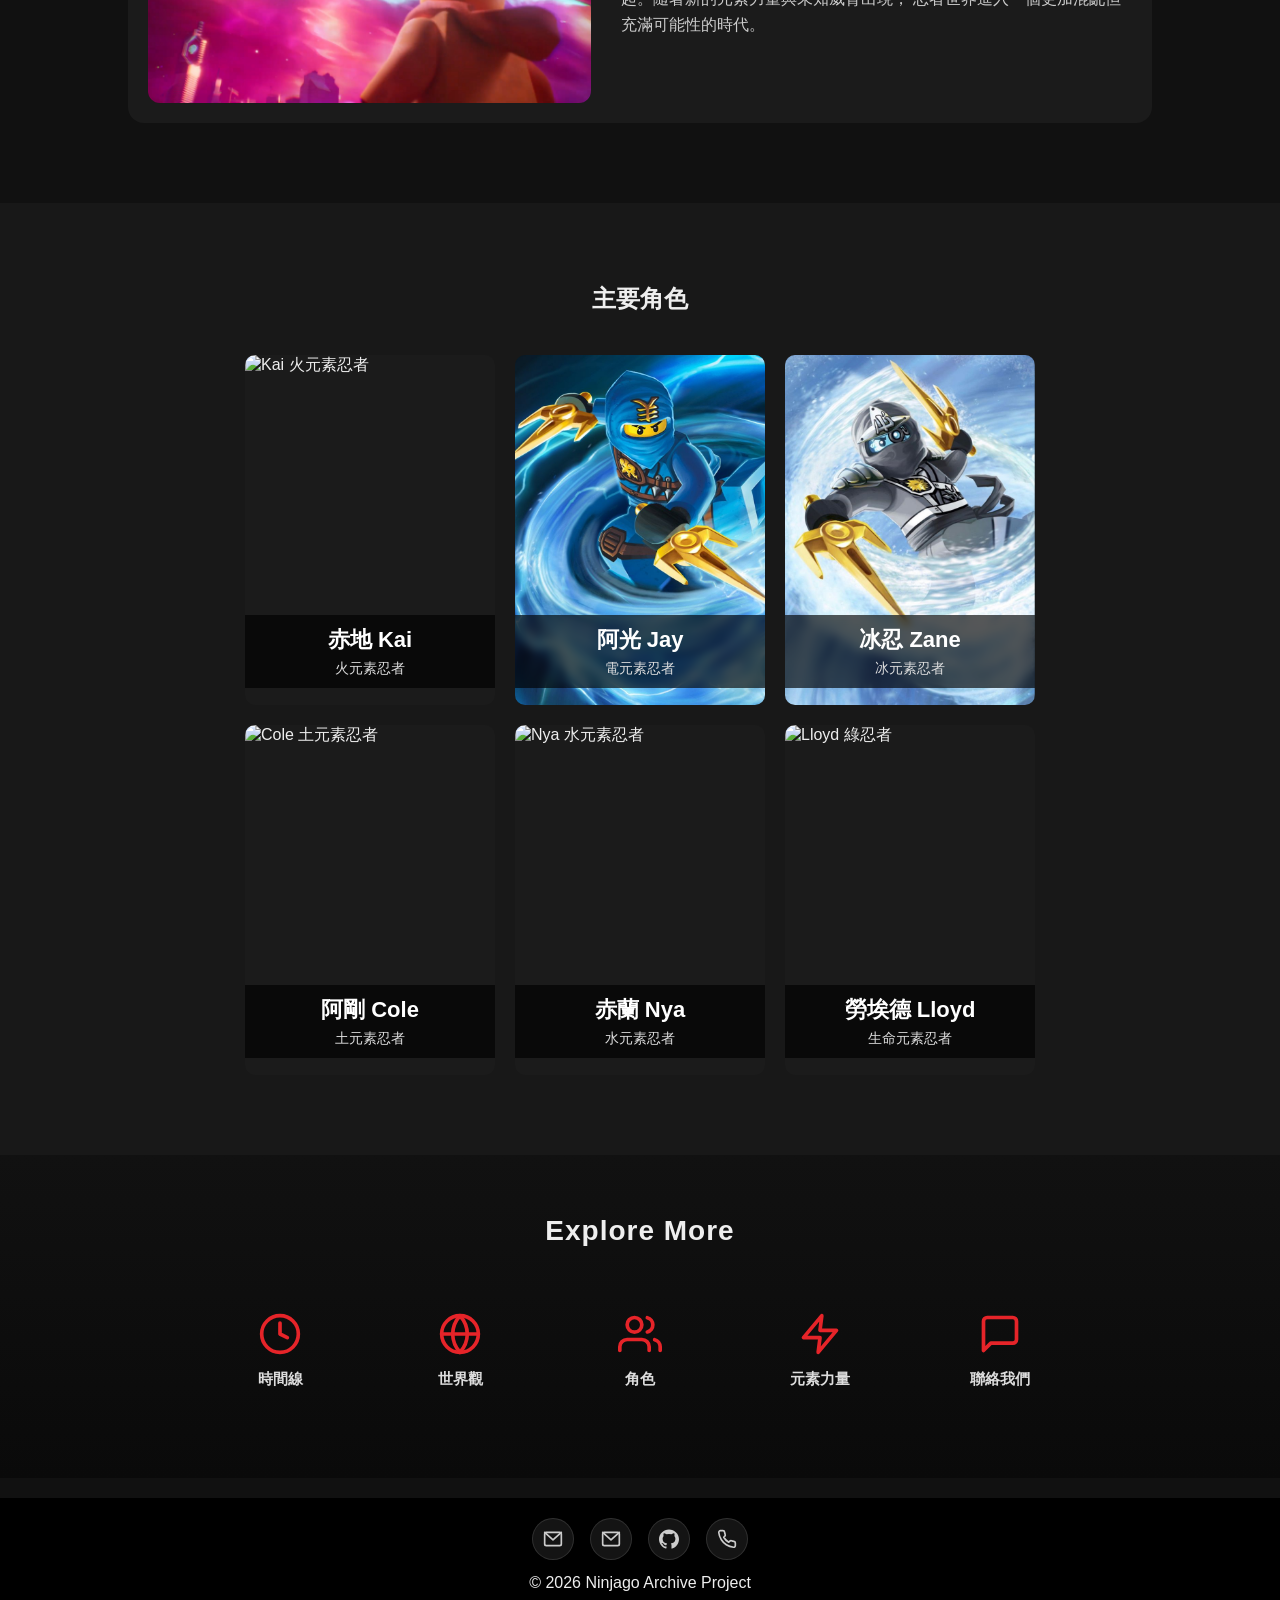
==== commit 51cb177d: "新增watchonline.html頁面，包括全季圖片、觀看連結(YouTube、Netflix、Bilibili)、中英配標記" ====
--- a/index.html
+++ b/index.html
@@ -1,4 +1,4 @@
-<!DOCTYPE html>
+﻿<!DOCTYPE html>
 <html lang="zh-Hant">
 
 <head>
@@ -33,6 +33,8 @@
                 <li><a href="src/world.html">世界觀</a></li>
                 <li><a href="/characters/">角色</a></li>
                 <li><a href="src/elements.html">元素力量</a></li>
+                <li><a href="src/watchonline.html">線上收看</a></li>
+                <li><a href="http://127.0.0.1:8000/login/">登入</a></li>
             </ul>
         </nav>
     </header>
@@ -255,6 +257,7 @@
     </footer>
 
     <script src="action/search.js"></script>
+    <script src="action/back-to-top.js"></script>
 </body>
 
-</html>+</html>
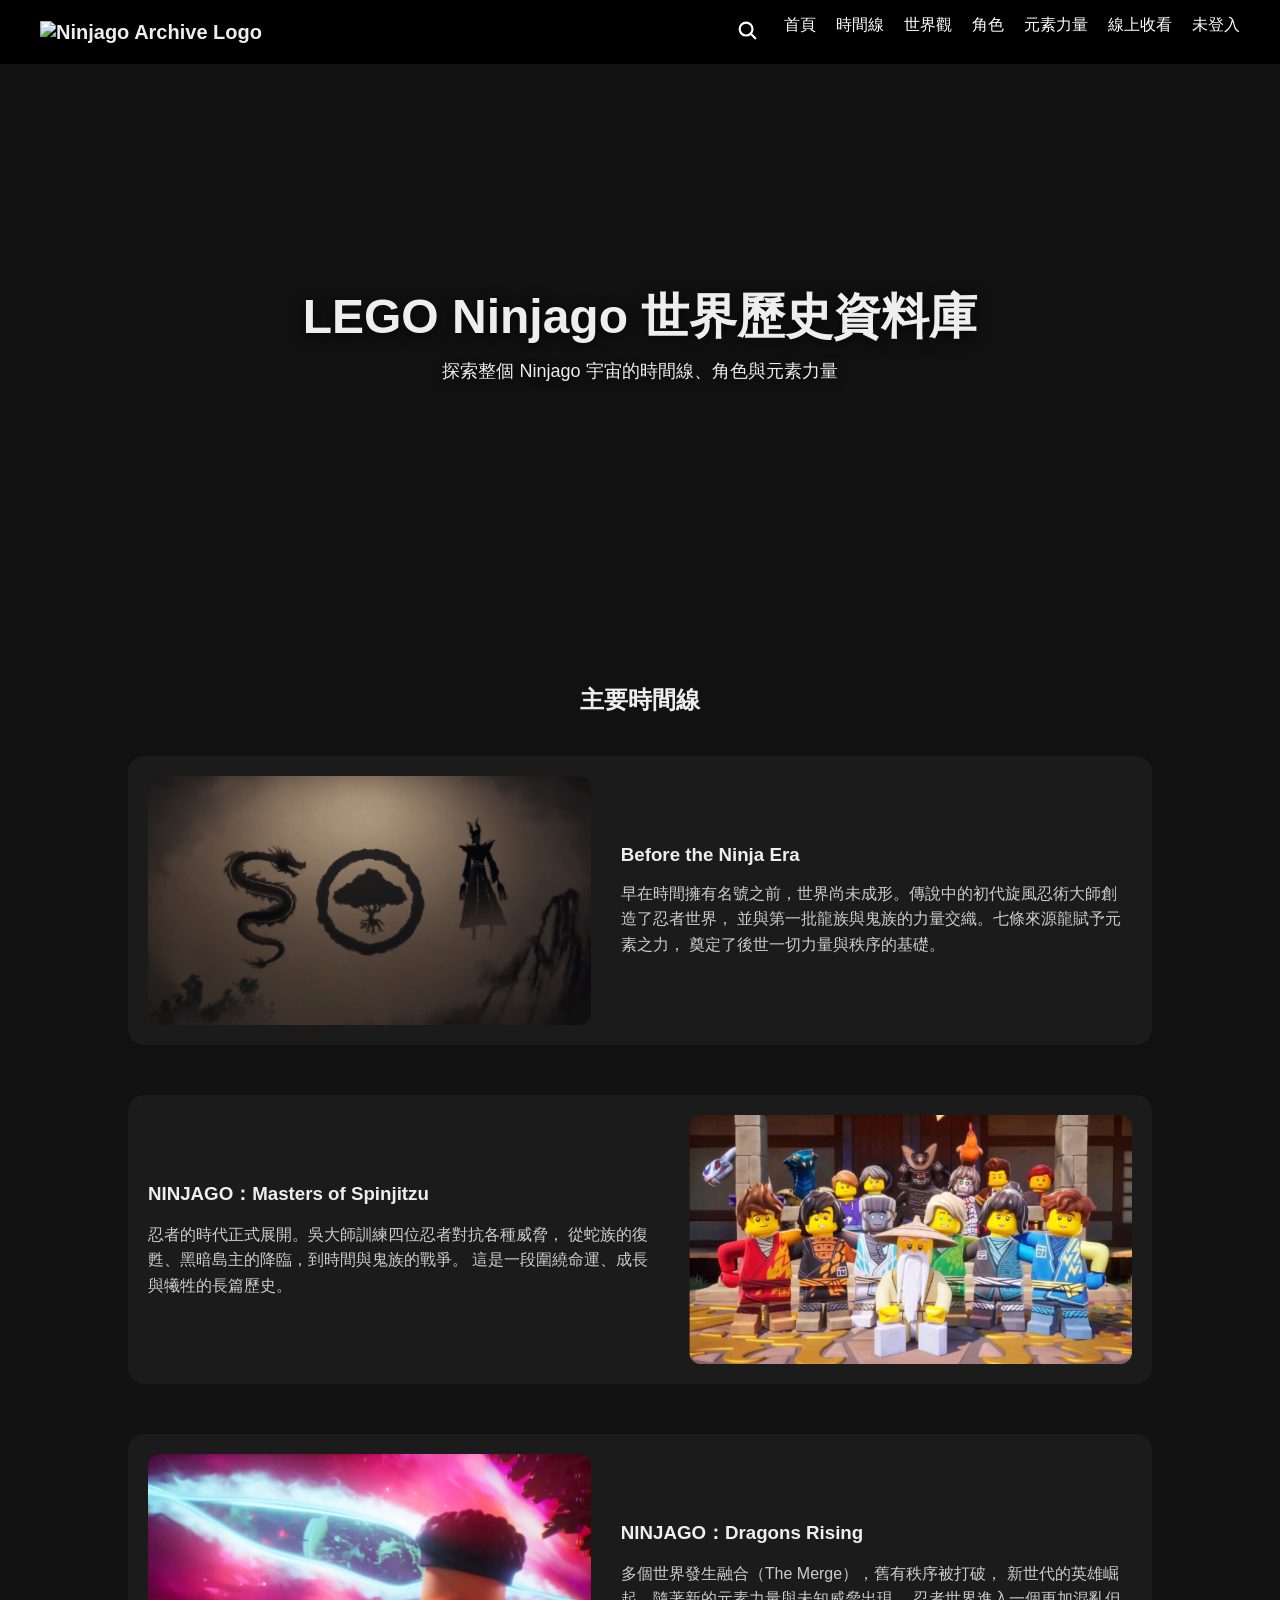
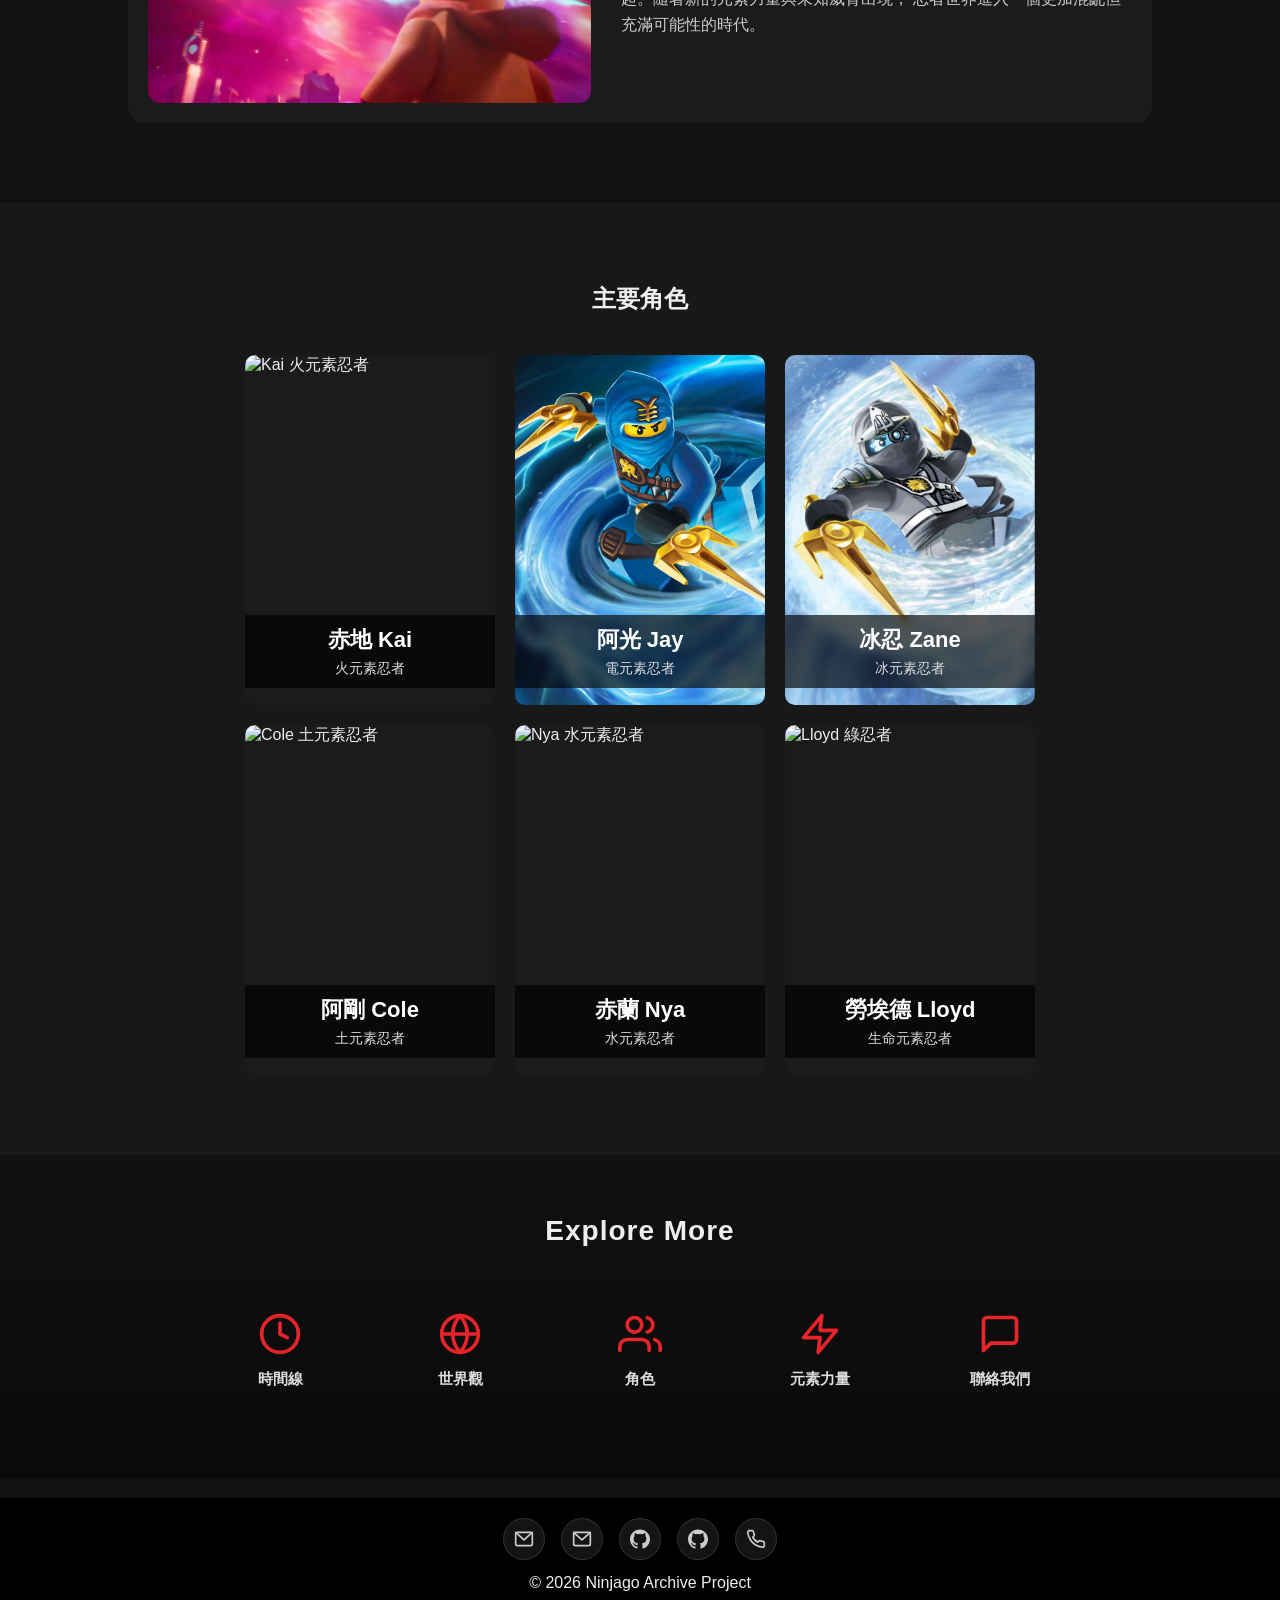
==== commit 66095246: "Adding a another collaborator icon to the footer indicates that the project wasn't being done by jus" ====
--- a/index.html
+++ b/index.html
@@ -245,6 +245,13 @@
                         d="M12 .5C5.37.5 0 5.78 0 12.29c0 5.21 3.43 9.64 8.21 11.21.6.11.82-.26.82-.57 0-.28-.01-1.03-.02-2.03-3.34.72-4.04-1.61-4.04-1.61-.55-1.37-1.33-1.74-1.33-1.74-1.09-.74.08-.72.08-.72 1.2.08 1.84 1.23 1.84 1.23 1.07 1.83 2.81 1.3 3.5 1 .11-.78.42-1.3.76-1.6-2.67-.3-5.47-1.33-5.47-5.93 0-1.31.47-2.38 1.24-3.22-.13-.3-.54-1.52.12-3.18 0 0 1.01-.32 3.3 1.23a11.5 11.5 0 0 1 6.02 0c2.28-1.55 3.29-1.23 3.29-1.23.66 1.66.25 2.88.12 3.18.77.84 1.23 1.91 1.23 3.22 0 4.61-2.81 5.63-5.48 5.92.43.37.81 1.1.81 2.22 0 1.6-.01 2.9-.01 3.29 0 .32.21.69.82.57C20.57 21.93 24 17.5 24 12.29 24 5.78 18.63.5 12 .5z" />
                 </svg>
             </a>
+            <a href="https://github.com/AustinYanSebasmannAlderhaz" target="_blank" rel="noopener noreferrer"
+                class="footer-icon-btn" title="GitHub" aria-label="GitHub">
+                <svg viewBox="0 0 24 24" fill="currentColor">
+                    <path
+                        d="M12 .5C5.37.5 0 5.78 0 12.29c0 5.21 3.43 9.64 8.21 11.21.6.11.82-.26.82-.57 0-.28-.01-1.03-.02-2.03-3.34.72-4.04-1.61-4.04-1.61-.55-1.37-1.33-1.74-1.33-1.74-1.09-.74.08-.72.08-.72 1.2.08 1.84 1.23 1.84 1.23 1.07 1.83 2.81 1.3 3.5 1 .11-.78.42-1.3.76-1.6-2.67-.3-5.47-1.33-5.47-5.93 0-1.31.47-2.38 1.24-3.22-.13-.3-.54-1.52.12-3.18 0 0 1.01-.32 3.3 1.23a11.5 11.5 0 0 1 6.02 0c2.28-1.55 3.29-1.23 3.29-1.23.66 1.66.25 2.88.12 3.18.77.84 1.23 1.91 1.23 3.22 0 4.61-2.81 5.63-5.48 5.92.43.37.81 1.1.81 2.22 0 1.6-.01 2.9-.01 3.29 0 .32.21.69.82.57C20.57 21.93 24 17.5 24 12.29 24 5.78 18.63.5 12 .5z" />
+                </svg>
+            </a>
             <a href="tel:0952678732" class="footer-icon-btn" title="Phone" aria-label="Phone">
                 <svg viewBox="0 0 24 24" fill="none" stroke="currentColor" stroke-width="2" stroke-linecap="round"
                     stroke-linejoin="round">
